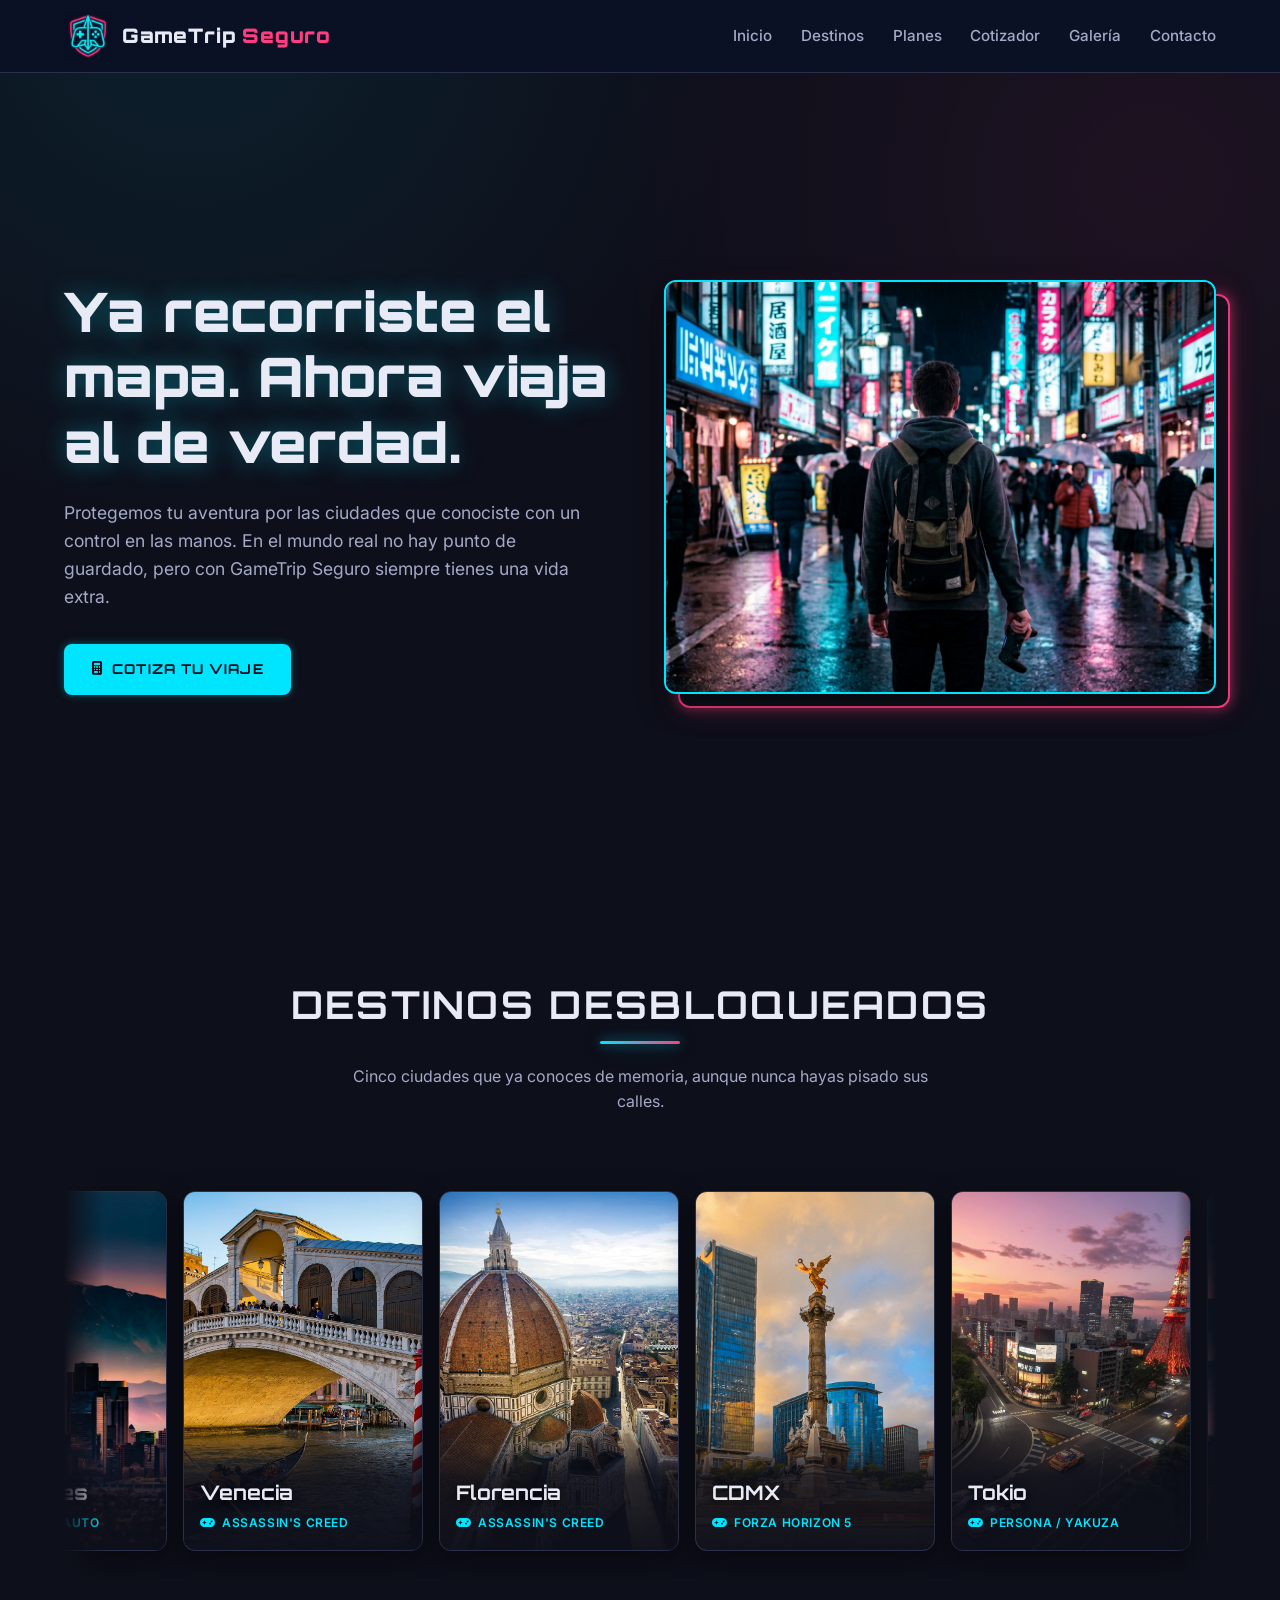
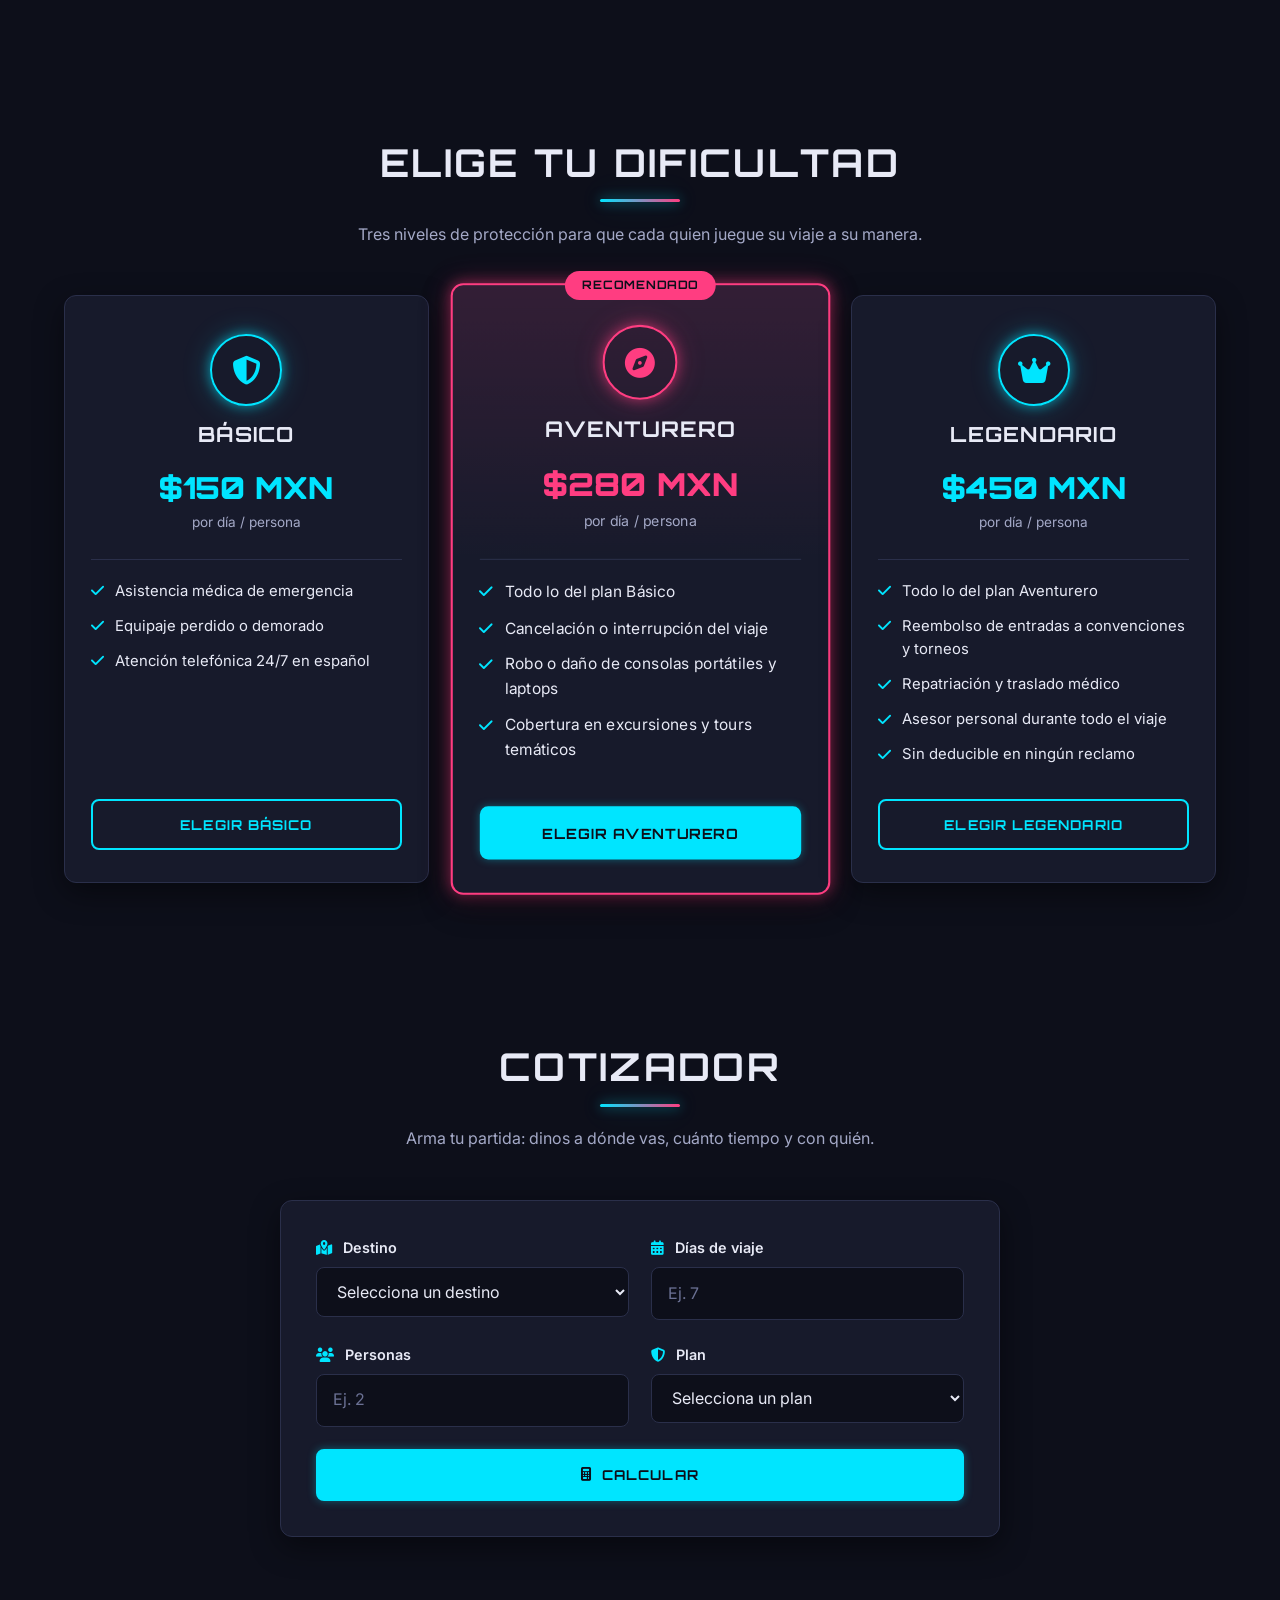
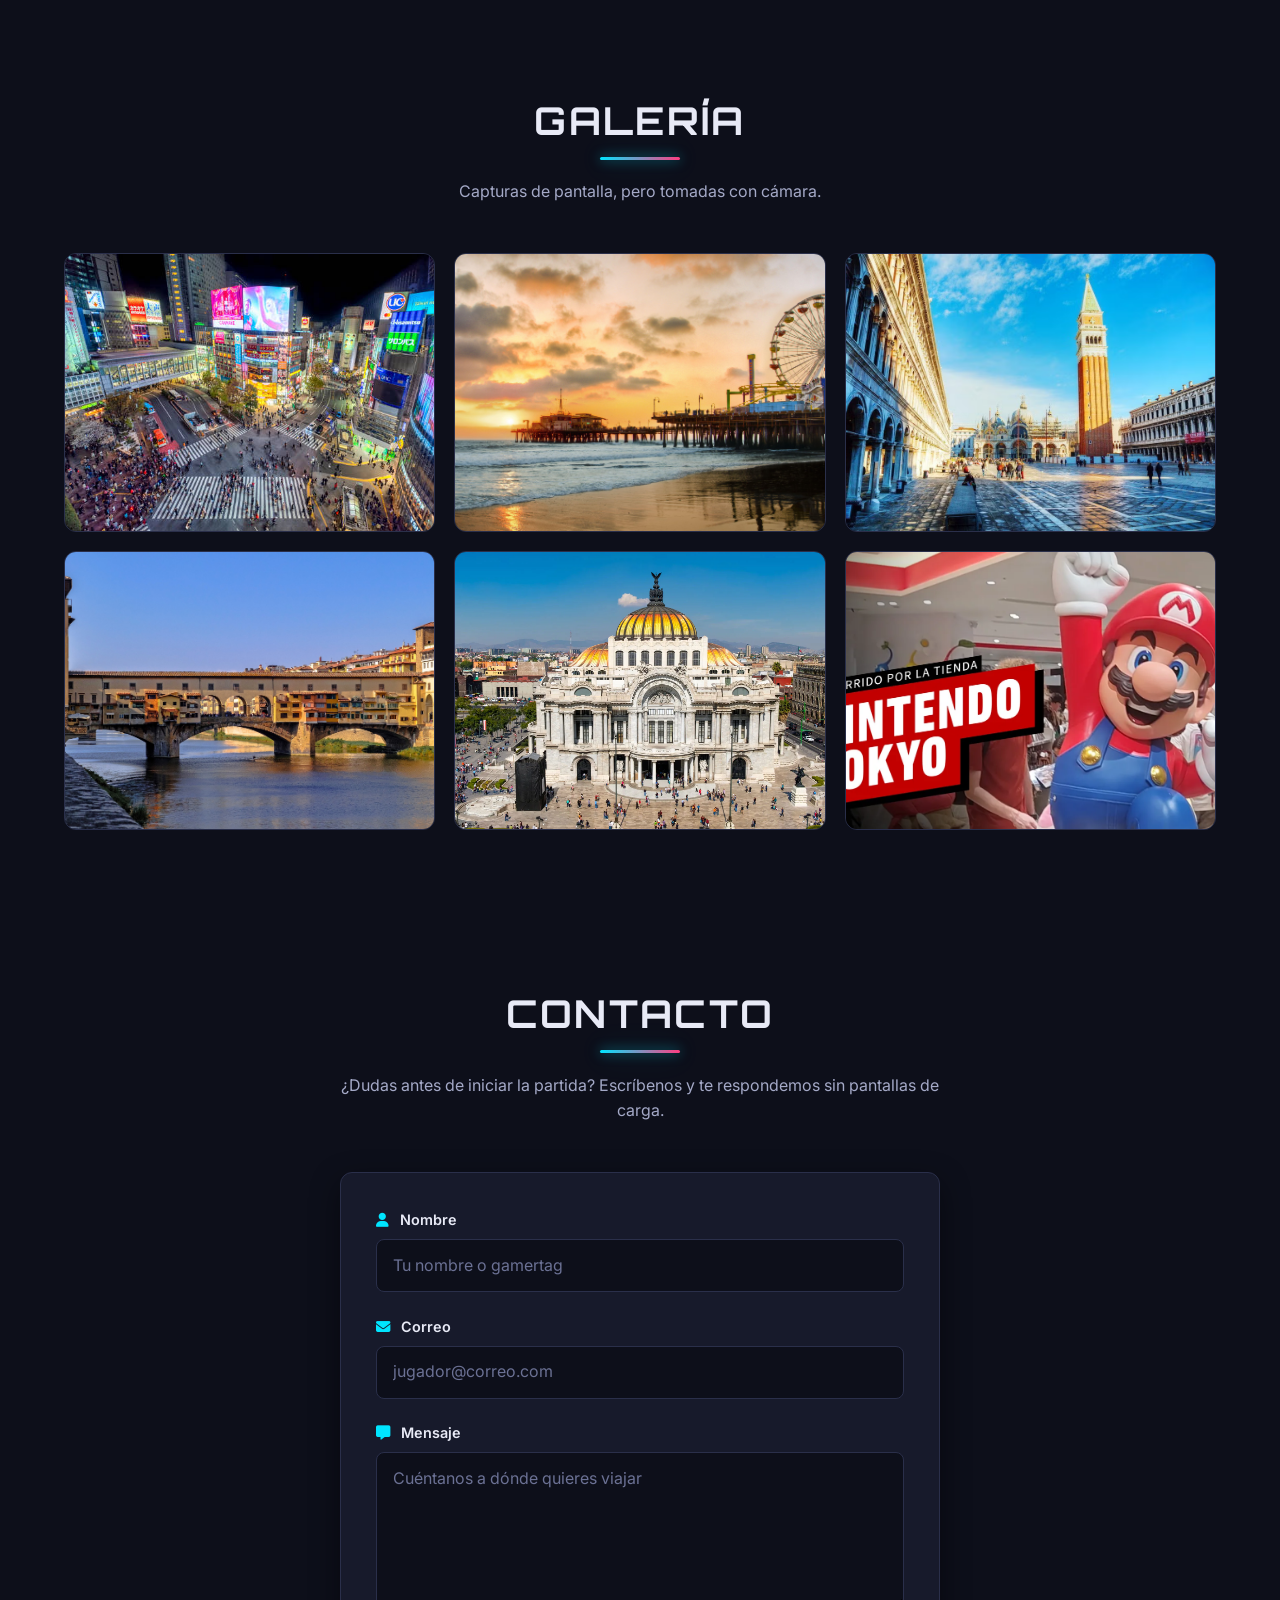
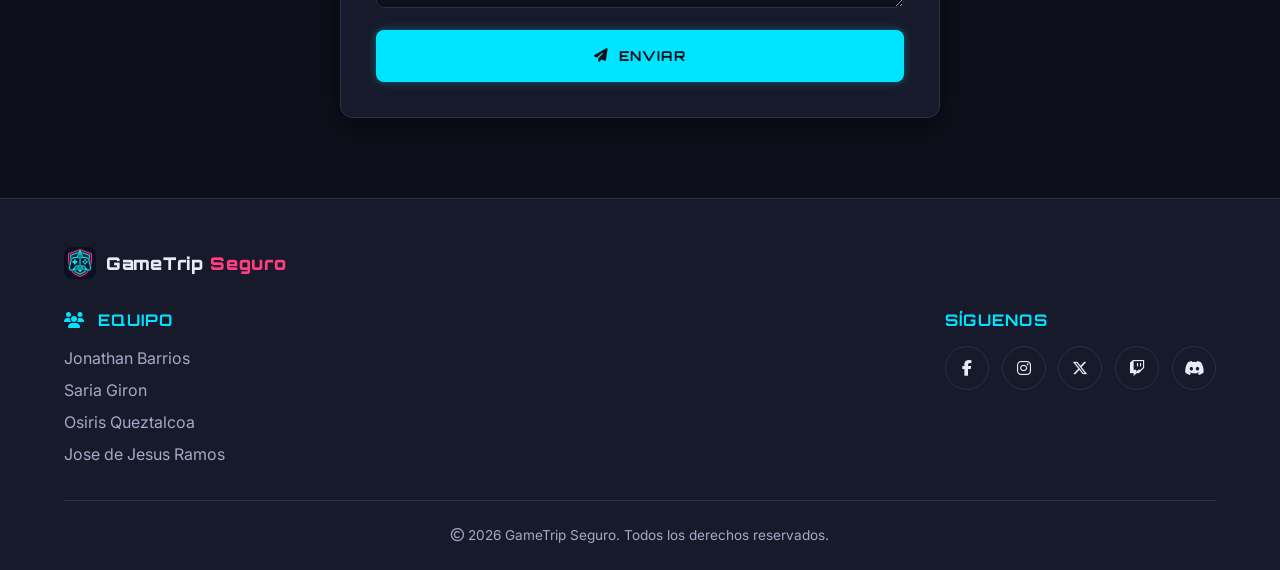
==== act2/index.html @ 4c0550b7 "Mueve el proyecto a la carpeta act2" ====
<!DOCTYPE html>
<html lang="es">
<head>
    <meta charset="UTF-8">
    <meta name="viewport" content="width=device-width, initial-scale=1.0">
    <meta name="description" content="GameTrip Seguro: seguros de viaje para gamers que visitan los destinos reales de sus videojuegos favoritos.">
    <title>GameTrip Seguro | Seguros de viaje para gamers</title>

    <link rel="icon" type="image/png" href="img/favicon.png">
    <link rel="preconnect" href="https://fonts.googleapis.com">
    <link rel="preconnect" href="https://fonts.gstatic.com" crossorigin>
    <link rel="stylesheet" href="https://fonts.googleapis.com/css2?family=Inter:wght@400;500;600&family=Orbitron:wght@500;700;900&display=swap">
    <link rel="stylesheet" href="https://cdnjs.cloudflare.com/ajax/libs/font-awesome/6.5.2/css/all.min.css">
    <link rel="stylesheet" href="css/estilos.css">
    <script src="js/app.js" defer></script>
</head>
<body>

    <!-- ===== ENCABEZADO ===== -->
    <header class="header">
        <div class="contenedor header-contenido">
            <a href="#inicio" class="logo">
                <img src="img/logo.png" alt="Logotipo de GameTrip Seguro" class="logo-img" width="48" height="48">
                <span class="logo-texto">GameTrip <span class="logo-acento">Seguro</span></span>
            </a>

            <button type="button" id="btn-menu" class="btn-menu" aria-label="Abrir menú de navegación" aria-controls="nav-principal" aria-expanded="false">
                <i class="fa-solid fa-bars" aria-hidden="true"></i>
            </button>

            <nav id="nav-principal" class="nav" aria-label="Navegación principal">
                <ul class="nav-lista">
                    <li class="nav-item"><a href="#inicio" class="nav-enlace">Inicio</a></li>
                    <li class="nav-item"><a href="#destinos" class="nav-enlace">Destinos</a></li>
                    <li class="nav-item"><a href="#planes" class="nav-enlace">Planes</a></li>
                    <li class="nav-item"><a href="#cotizador" class="nav-enlace">Cotizador</a></li>
                    <li class="nav-item"><a href="#galeria" class="nav-enlace">Galería</a></li>
                    <li class="nav-item"><a href="#contacto" class="nav-enlace">Contacto</a></li>
                </ul>
            </nav>
        </div>
    </header>

    <main>

        <!-- ===== INICIO / HERO ===== -->
        <section id="inicio" class="seccion hero">
            <div class="contenedor hero-contenido">
                <div class="hero-texto">
                    <h1 class="hero-titulo">Ya recorriste el mapa. Ahora viaja al de verdad.</h1>
                    <p class="hero-descripcion">
                        Protegemos tu aventura por las ciudades que conociste con un control en las manos.
                        En el mundo real no hay punto de guardado, pero con GameTrip Seguro siempre tienes una vida extra.
                    </p>
                    <a href="#cotizador" class="btn btn-primario">
                        <i class="fa-solid fa-calculator" aria-hidden="true"></i>
                        Cotiza tu viaje
                    </a>
                </div>
                <div class="hero-imagen">
                    <img src="img/hero.jpg" alt="Viajero con mochila y control de videojuegos contemplando una ciudad iluminada al atardecer">
                </div>
            </div>
        </section>

        <!-- ===== DESTINOS ===== -->
        <section id="destinos" class="seccion destinos">
            <div class="contenedor">
                <h2 class="seccion-titulo">Destinos desbloqueados</h2>
                <p class="seccion-subtitulo">Cinco ciudades que ya conoces de memoria, aunque nunca hayas pisado sus calles.</p>

                <div class="carrusel">
                    <button type="button" id="car-prev" class="carrusel-btn carrusel-btn-prev" aria-label="Ver destinos anteriores">
                        <i class="fa-solid fa-chevron-left" aria-hidden="true"></i>
                    </button>

                    <div class="carrusel-pista">

                        <article class="card-destino" data-destino="tokio" tabindex="0" role="button" aria-label="Ver más sobre Tokio, Persona / Yakuza">
                            <img src="img/destino-tokio.jpg" alt="Calle de Tokio de noche llena de letreros de neón" class="card-destino-imagen">
                            <div class="card-destino-info">
                                <h3 class="card-destino-lugar">Tokio</h3>
                                <span class="card-destino-juego">
                                    <i class="fa-solid fa-gamepad" aria-hidden="true"></i>
                                    Persona / Yakuza
                                </span>
                            </div>
                        </article>

                        <article class="card-destino" data-destino="los-angeles" tabindex="0" role="button" aria-label="Ver más sobre Los Ángeles, Grand Theft Auto">
                            <img src="img/destino-los-angeles.jpg" alt="Avenida de Los Ángeles con palmeras y el letrero de Hollywood al fondo" class="card-destino-imagen">
                            <div class="card-destino-info">
                                <h3 class="card-destino-lugar">Los Ángeles</h3>
                                <span class="card-destino-juego">
                                    <i class="fa-solid fa-gamepad" aria-hidden="true"></i>
                                    Grand Theft Auto
                                </span>
                            </div>
                        </article>

                        <article class="card-destino" data-destino="venecia" tabindex="0" role="button" aria-label="Ver más sobre Venecia, Assassin's Creed">
                            <img src="img/destino-venecia.jpg" alt="Canal de Venecia con góndolas y edificios históricos" class="card-destino-imagen">
                            <div class="card-destino-info">
                                <h3 class="card-destino-lugar">Venecia</h3>
                                <span class="card-destino-juego">
                                    <i class="fa-solid fa-gamepad" aria-hidden="true"></i>
                                    Assassin's Creed
                                </span>
                            </div>
                        </article>

                        <article class="card-destino" data-destino="florencia" tabindex="0" role="button" aria-label="Ver más sobre Florencia, Assassin's Creed">
                            <img src="img/destino-florencia.jpg" alt="Vista panorámica de Florencia con la cúpula de Santa María del Fiore" class="card-destino-imagen">
                            <div class="card-destino-info">
                                <h3 class="card-destino-lugar">Florencia</h3>
                                <span class="card-destino-juego">
                                    <i class="fa-solid fa-gamepad" aria-hidden="true"></i>
                                    Assassin's Creed
                                </span>
                            </div>
                        </article>

                        <article class="card-destino" data-destino="cdmx" tabindex="0" role="button" aria-label="Ver más sobre CDMX, Forza Horizon 5">
                            <img src="img/destino-cdmx.jpg" alt="Paseo de la Reforma en la Ciudad de México con el Ángel de la Independencia" class="card-destino-imagen">
                            <div class="card-destino-info">
                                <h3 class="card-destino-lugar">CDMX</h3>
                                <span class="card-destino-juego">
                                    <i class="fa-solid fa-gamepad" aria-hidden="true"></i>
                                    Forza Horizon 5
                                </span>
                            </div>
                        </article>

                    </div>

                    <button type="button" id="car-next" class="carrusel-btn carrusel-btn-next" aria-label="Ver destinos siguientes">
                        <i class="fa-solid fa-chevron-right" aria-hidden="true"></i>
                    </button>
                </div>
            </div>
        </section>

        <!-- ===== PLANES ===== -->
        <section id="planes" class="seccion planes">
            <div class="contenedor">
                <h2 class="seccion-titulo">Elige tu dificultad</h2>
                <p class="seccion-subtitulo">Tres niveles de protección para que cada quien juegue su viaje a su manera.</p>

                <div class="planes-grid">

                    <article class="card-plan">
                        <i class="fa-solid fa-shield-halved card-plan-icono" aria-hidden="true"></i>
                        <h3 class="card-plan-nombre">Básico</h3>
                        <p class="card-plan-precio">
                            <span class="card-plan-monto">$150 MXN</span>
                            <span class="card-plan-periodo">por día / persona</span>
                        </p>
                        <ul class="card-plan-coberturas">
                            <li><i class="fa-solid fa-check" aria-hidden="true"></i> Asistencia médica de emergencia</li>
                            <li><i class="fa-solid fa-check" aria-hidden="true"></i> Equipaje perdido o demorado</li>
                            <li><i class="fa-solid fa-check" aria-hidden="true"></i> Atención telefónica 24/7 en español</li>
                        </ul>
                        <a href="#cotizador" class="btn btn-secundario">Elegir Básico</a>
                    </article>

                    <article class="card-plan card-plan-destacado">
                        <i class="fa-solid fa-compass card-plan-icono" aria-hidden="true"></i>
                        <h3 class="card-plan-nombre">Aventurero</h3>
                        <p class="card-plan-precio">
                            <span class="card-plan-monto">$280 MXN</span>
                            <span class="card-plan-periodo">por día / persona</span>
                        </p>
                        <ul class="card-plan-coberturas">
                            <li><i class="fa-solid fa-check" aria-hidden="true"></i> Todo lo del plan Básico</li>
                            <li><i class="fa-solid fa-check" aria-hidden="true"></i> Cancelación o interrupción del viaje</li>
                            <li><i class="fa-solid fa-check" aria-hidden="true"></i> Robo o daño de consolas portátiles y laptops</li>
                            <li><i class="fa-solid fa-check" aria-hidden="true"></i> Cobertura en excursiones y tours temáticos</li>
                        </ul>
                        <a href="#cotizador" class="btn btn-primario">Elegir Aventurero</a>
                    </article>

                    <article class="card-plan">
                        <i class="fa-solid fa-crown card-plan-icono" aria-hidden="true"></i>
                        <h3 class="card-plan-nombre">Legendario</h3>
                        <p class="card-plan-precio">
                            <span class="card-plan-monto">$450 MXN</span>
                            <span class="card-plan-periodo">por día / persona</span>
                        </p>
                        <ul class="card-plan-coberturas">
                            <li><i class="fa-solid fa-check" aria-hidden="true"></i> Todo lo del plan Aventurero</li>
                            <li><i class="fa-solid fa-check" aria-hidden="true"></i> Reembolso de entradas a convenciones y torneos</li>
                            <li><i class="fa-solid fa-check" aria-hidden="true"></i> Repatriación y traslado médico</li>
                            <li><i class="fa-solid fa-check" aria-hidden="true"></i> Asesor personal durante todo el viaje</li>
                            <li><i class="fa-solid fa-check" aria-hidden="true"></i> Sin deducible en ningún reclamo</li>
                        </ul>
                        <a href="#cotizador" class="btn btn-secundario">Elegir Legendario</a>
                    </article>

                </div>
            </div>
        </section>

        <!-- ===== COTIZADOR ===== -->
        <section id="cotizador" class="seccion cotizador">
            <div class="contenedor">
                <h2 class="seccion-titulo">Cotizador</h2>
                <p class="seccion-subtitulo">Arma tu partida: dinos a dónde vas, cuánto tiempo y con quién.</p>

                <form id="form-cotizador" class="formulario form-cotizador">
                    <div class="campo">
                        <label for="cotizador-destino" class="campo-etiqueta">
                            <i class="fa-solid fa-map-location-dot" aria-hidden="true"></i>
                            Destino
                        </label>
                        <select id="cotizador-destino" name="destino" class="campo-control" required>
                            <option value="" selected disabled>Selecciona un destino</option>
                            <option value="tokio">Tokio (Persona / Yakuza)</option>
                            <option value="los-angeles">Los Ángeles (GTA)</option>
                            <option value="venecia">Venecia (Assassin's Creed)</option>
                            <option value="florencia">Florencia (Assassin's Creed)</option>
                            <option value="cdmx">CDMX (Forza Horizon 5)</option>
                        </select>
                    </div>

                    <div class="campo">
                        <label for="cotizador-dias" class="campo-etiqueta">
                            <i class="fa-solid fa-calendar-days" aria-hidden="true"></i>
                            Días de viaje
                        </label>
                        <input type="number" id="cotizador-dias" name="dias" class="campo-control" min="1" max="90" placeholder="Ej. 7" required>
                    </div>

                    <div class="campo">
                        <label for="cotizador-personas" class="campo-etiqueta">
                            <i class="fa-solid fa-users" aria-hidden="true"></i>
                            Personas
                        </label>
                        <input type="number" id="cotizador-personas" name="personas" class="campo-control" min="1" max="10" placeholder="Ej. 2" required>
                    </div>

                    <div class="campo">
                        <label for="cotizador-plan" class="campo-etiqueta">
                            <i class="fa-solid fa-shield-halved" aria-hidden="true"></i>
                            Plan
                        </label>
                        <select id="cotizador-plan" name="plan" class="campo-control" required>
                            <option value="" selected disabled>Selecciona un plan</option>
                            <option value="basico">Básico</option>
                            <option value="aventurero">Aventurero</option>
                            <option value="legendario">Legendario</option>
                        </select>
                    </div>

                    <button type="submit" id="btn-calcular" class="btn btn-primario">
                        <i class="fa-solid fa-calculator" aria-hidden="true"></i>
                        Calcular
                    </button>
                </form>

                <div id="resultado" class="resultado" aria-live="polite"></div>
            </div>
        </section>

        <!-- ===== GALERÍA ===== -->
        <section id="galeria" class="seccion galeria">
            <div class="contenedor">
                <h2 class="seccion-titulo">Galería</h2>
                <p class="seccion-subtitulo">Capturas de pantalla, pero tomadas con cámara.</p>

                <div class="galeria-grid">
                    <figure class="galeria-item">
                        <img src="img/galeria1.jpg" alt="Cruce peatonal de Shibuya en Tokio lleno de gente bajo pantallas luminosas" class="galeria-imagen">
                    </figure>
                    <figure class="galeria-item">
                        <img src="img/galeria2.jpg" alt="Muelle de Santa Mónica en Los Ángeles con su rueda de la fortuna al atardecer" class="galeria-imagen">
                    </figure>
                    <figure class="galeria-item">
                        <img src="img/galeria3.jpg" alt="Góndolas atracadas frente a la Plaza de San Marcos en Venecia" class="galeria-imagen">
                    </figure>
                    <figure class="galeria-item">
                        <img src="img/galeria4.jpg" alt="Ponte Vecchio sobre el río Arno en Florencia" class="galeria-imagen">
                    </figure>
                    <figure class="galeria-item">
                        <img src="img/galeria5.jpg" alt="Palacio de Bellas Artes en el centro de la Ciudad de México" class="galeria-imagen">
                    </figure>
                    <figure class="galeria-item">
                        <img src="img/galeria6.jpg" alt="Grupo de amigos viajeros con mochilas revisando un mapa en la calle" class="galeria-imagen">
                    </figure>
                </div>
            </div>
        </section>

        <!-- ===== CONTACTO ===== -->
        <section id="contacto" class="seccion contacto">
            <div class="contenedor">
                <h2 class="seccion-titulo">Contacto</h2>
                <p class="seccion-subtitulo">¿Dudas antes de iniciar la partida? Escríbenos y te respondemos sin pantallas de carga.</p>

                <form id="form-contacto" class="formulario form-contacto">
                    <div class="campo">
                        <label for="contacto-nombre" class="campo-etiqueta">
                            <i class="fa-solid fa-user" aria-hidden="true"></i>
                            Nombre
                        </label>
                        <input type="text" id="contacto-nombre" name="nombre" class="campo-control" placeholder="Tu nombre o gamertag" required>
                    </div>

                    <div class="campo">
                        <label for="contacto-correo" class="campo-etiqueta">
                            <i class="fa-solid fa-envelope" aria-hidden="true"></i>
                            Correo
                        </label>
                        <input type="email" id="contacto-correo" name="correo" class="campo-control" placeholder="jugador@correo.com" required>
                    </div>

                    <div class="campo">
                        <label for="contacto-mensaje" class="campo-etiqueta">
                            <i class="fa-solid fa-message" aria-hidden="true"></i>
                            Mensaje
                        </label>
                        <textarea id="contacto-mensaje" name="mensaje" class="campo-control" rows="5" placeholder="Cuéntanos a dónde quieres viajar" required></textarea>
                    </div>

                    <button type="submit" id="btn-enviar" class="btn btn-primario">
                        <i class="fa-solid fa-paper-plane" aria-hidden="true"></i>
                        Enviar
                    </button>
                </form>
            </div>
        </section>

    </main>

    <!-- ===== PIE DE PÁGINA ===== -->
    <footer class="footer">
        <div class="contenedor footer-contenido">
            <div class="footer-marca">
                <img src="img/logo.png" alt="Logotipo de GameTrip Seguro" class="logo-img footer-logo" width="32" height="32">
                <span class="logo-texto">GameTrip <span class="logo-acento">Seguro</span></span>
            </div>

            <div class="footer-equipo">
                <h2 class="footer-titulo">
                    <i class="fa-solid fa-users" aria-hidden="true"></i>
                    Equipo
                </h2>
                <ul class="footer-lista">
                    <li>Jonathan Barrios</li>
                    <li>Saria Giron</li>
                    <li>Osiris Queztalcoa</li>
                    <li>Jose de Jesus Ramos</li>
                </ul>
            </div>

            <div class="footer-redes">
                <h2 class="footer-titulo">Síguenos</h2>
                <ul class="redes-lista">
                    <li><a href="#" class="redes-enlace" aria-label="Facebook"><i class="fa-brands fa-facebook-f" aria-hidden="true"></i></a></li>
                    <li><a href="#" class="redes-enlace" aria-label="Instagram"><i class="fa-brands fa-instagram" aria-hidden="true"></i></a></li>
                    <li><a href="#" class="redes-enlace" aria-label="X"><i class="fa-brands fa-x-twitter" aria-hidden="true"></i></a></li>
                    <li><a href="#" class="redes-enlace" aria-label="Twitch"><i class="fa-brands fa-twitch" aria-hidden="true"></i></a></li>
                    <li><a href="#" class="redes-enlace" aria-label="Discord"><i class="fa-brands fa-discord" aria-hidden="true"></i></a></li>
                </ul>
            </div>

            <p class="footer-derechos">
                <i class="fa-regular fa-copyright" aria-hidden="true"></i>
                2026 GameTrip Seguro. Todos los derechos reservados.
            </p>
        </div>
    </footer>

    <!-- ===== MODAL (se llena con JavaScript) ===== -->
    <div id="modal" class="modal" role="dialog" aria-modal="true" aria-hidden="true">
        <div class="modal-contenido">
            <button type="button" id="btn-cerrar-modal" class="modal-cerrar" aria-label="Cerrar ventana">
                <i class="fa-solid fa-xmark" aria-hidden="true"></i>
            </button>
            <div id="modal-cuerpo" class="modal-cuerpo"></div>
        </div>
    </div>

</body>
</html>
---- act2/css/estilos.css ----
/* ===== VARIABLES ===== */
:root {
    --fondo: #0d0f1a;
    --superficie: #171a2b;
    --texto: #e8eaf6;
    --acento: #00e5ff;
    --acento2: #ff3d81;
    --borde: #2a2f4a;

    --texto-suave: #a4a9c7;
    --fuente-titulos: "Orbitron", sans-serif;
    --fuente-texto: "Inter", sans-serif;
    --radio: 12px;
    --sombra: 0 10px 30px rgba(0, 0, 0, 0.45);
    --brillo-acento: 0 0 12px rgba(0, 229, 255, 0.55), 0 0 28px rgba(0, 229, 255, 0.25);
    --brillo-acento2: 0 0 12px rgba(255, 61, 129, 0.55), 0 0 28px rgba(255, 61, 129, 0.25);
    --transicion: 0.3s ease;
    --alto-header: 72px;
}

/* ===== BASE ===== */
*,
*::before,
*::after {
    box-sizing: border-box;
    margin: 0;
    padding: 0;
}

html {
    scroll-behavior: smooth;
}

body {
    background-color: var(--fondo);
    background-image:
        radial-gradient(circle at 15% 0%, rgba(0, 229, 255, 0.08), transparent 40%),
        radial-gradient(circle at 90% 20%, rgba(255, 61, 129, 0.07), transparent 40%);
    background-attachment: fixed;
    color: var(--texto);
    font-family: var(--fuente-texto);
    font-size: 1rem;
    line-height: 1.6;
    overflow-x: hidden;
}

img {
    display: block;
    max-width: 100%;
}

a {
    color: inherit;
    text-decoration: none;
}

ul {
    list-style: none;
}

button,
input,
select,
textarea {
    font: inherit;
    color: inherit;
}

h1,
h2,
h3 {
    font-family: var(--fuente-titulos);
    line-height: 1.2;
    overflow-wrap: break-word;
}

:focus-visible {
    outline: 2px solid var(--acento);
    outline-offset: 3px;
}

/* ===== GENERALES ===== */
.contenedor {
    width: 100%;
    max-width: 1200px;
    margin-inline: auto;
    padding-inline: 1.5rem;
}

.seccion {
    padding-block: 5rem;
    scroll-margin-top: var(--alto-header);
}

.seccion-titulo {
    font-size: clamp(1.5rem, 4vw, 2.4rem);
    font-weight: 700;
    text-align: center;
    text-transform: uppercase;
    letter-spacing: 0.06em;
}

.seccion-titulo::after {
    content: "";
    display: block;
    width: 80px;
    height: 3px;
    margin: 0.9rem auto 0;
    border-radius: 3px;
    background: linear-gradient(90deg, var(--acento), var(--acento2));
    box-shadow: var(--brillo-acento);
}

.seccion-subtitulo {
    max-width: 620px;
    margin: 1.2rem auto 3rem;
    color: var(--texto-suave);
    text-align: center;
}

/* ===== BOTONES ===== */
.btn {
    display: inline-flex;
    align-items: center;
    justify-content: center;
    gap: 0.6rem;
    padding: 0.8rem 1.6rem;
    border: 2px solid var(--acento);
    border-radius: 8px;
    background-color: transparent;
    color: var(--acento);
    font-family: var(--fuente-titulos);
    font-size: 0.85rem;
    font-weight: 700;
    letter-spacing: 0.08em;
    text-transform: uppercase;
    cursor: pointer;
    transition: transform var(--transicion), box-shadow var(--transicion),
        background-color var(--transicion), color var(--transicion);
}

.btn:hover {
    transform: translateY(-3px);
    box-shadow: var(--brillo-acento);
}

.btn:active {
    transform: translateY(-1px);
}

.btn-primario {
    background-color: var(--acento);
    color: var(--fondo);
    box-shadow: 0 0 8px rgba(0, 229, 255, 0.35);
}

.btn-primario:hover {
    background-color: #5cf0ff;
}

.btn-secundario:hover {
    background-color: rgba(0, 229, 255, 0.12);
}

/* ===== HEADER Y NAV ===== */
.header {
    position: sticky;
    top: 0;
    z-index: 100;
    /* Mismo color que el fondo de img/logo.png, para que el logo no se vea como un recuadro */
    background-color: #0a1124;
    border-bottom: 1px solid var(--borde);
}

.header-contenido {
    display: flex;
    align-items: center;
    justify-content: space-between;
    gap: 1rem;
    min-height: var(--alto-header);
}

.logo {
    display: flex;
    align-items: center;
    gap: 10px;
    font-family: var(--fuente-titulos);
    font-size: 1.25rem;
    font-weight: 900;
    text-decoration: none;
}

.logo-img {
    flex-shrink: 0;
    width: 48px;
    height: 48px;
    border-radius: 8px;
    object-fit: contain;
    transition: transform var(--transicion);
}

.logo:hover .logo-img {
    transform: scale(1.08);
}

.logo-texto {
    color: var(--texto);
    letter-spacing: 0.04em;
}

.logo-acento {
    color: var(--acento2);
}

.nav-lista {
    display: flex;
    align-items: center;
    gap: 1.8rem;
}

.nav-enlace {
    position: relative;
    padding-block: 0.4rem;
    color: var(--texto-suave);
    font-size: 0.95rem;
    font-weight: 500;
    transition: color var(--transicion);
}

.nav-enlace::after {
    content: "";
    position: absolute;
    left: 0;
    bottom: 0;
    width: 100%;
    height: 2px;
    background-color: var(--acento);
    box-shadow: var(--brillo-acento);
    transform: scaleX(0);
    transform-origin: left;
    transition: transform var(--transicion);
}

.nav-enlace:hover {
    color: var(--acento);
}

.nav-enlace:hover::after {
    transform: scaleX(1);
}

.btn-menu {
    display: none;
    width: 44px;
    height: 44px;
    border: 2px solid var(--acento);
    border-radius: 8px;
    background-color: transparent;
    color: var(--acento);
    font-size: 1.2rem;
    cursor: pointer;
    transition: box-shadow var(--transicion), background-color var(--transicion);
}

.btn-menu:hover {
    background-color: rgba(0, 229, 255, 0.12);
    box-shadow: var(--brillo-acento);
}

/* ===== HERO ===== */
.hero {
    display: flex;
    align-items: center;
    min-height: calc(100vh - var(--alto-header));
    padding-block: 3rem;
}

.hero-contenido {
    display: grid;
    grid-template-columns: 1fr 1fr;
    align-items: center;
    gap: 3rem;
}

.hero-titulo {
    font-size: clamp(1.8rem, 4.5vw, 3.4rem);
    font-weight: 900;
    text-shadow: 0 0 24px rgba(0, 229, 255, 0.35);
}

.hero-descripcion {
    max-width: 520px;
    margin-block: 1.5rem 2rem;
    color: var(--texto-suave);
    font-size: 1.1rem;
}

.hero-imagen {
    position: relative;
}

.hero-imagen::before {
    content: "";
    position: absolute;
    inset: 0;
    border: 2px solid var(--acento2);
    border-radius: var(--radio);
    transform: translate(14px, 14px);
    box-shadow: var(--brillo-acento2);
}

.hero-imagen img {
    position: relative;
    width: 100%;
    aspect-ratio: 4 / 3;
    object-fit: cover;
    border: 2px solid var(--acento);
    border-radius: var(--radio);
    background-color: var(--superficie);
    box-shadow: var(--sombra);
}

/* ===== DESTINOS (carrusel) ===== */
.carrusel {
    --carrusel-margen: 40px;
    position: relative;
}

/* Degradado en los bordes para sugerir que hay más contenido */
.carrusel::before,
.carrusel::after {
    content: "";
    position: absolute;
    top: 0;
    bottom: 0;
    z-index: 2;
    width: var(--carrusel-margen);
    pointer-events: none;
}

.carrusel::before {
    left: 0;
    background: linear-gradient(90deg, var(--fondo), transparent);
}

.carrusel::after {
    right: 0;
    background: linear-gradient(270deg, var(--fondo), transparent);
}

.carrusel-pista {
    display: flex;
    gap: 16px;
    padding: 28px var(--carrusel-margen);
    overflow-x: auto;
    scroll-snap-type: x mandatory;
    scroll-padding-inline: var(--carrusel-margen);
    scroll-behavior: smooth;
    scrollbar-width: none;
}

.carrusel-pista::-webkit-scrollbar {
    display: none;
}

/* Bucle sin fin (la pone app.js): sin snap ni scroll suave por CSS, para que el movimiento automático sea continuo */
.carrusel-pista.bucle {
    scroll-snap-type: none;
    scroll-behavior: auto;
}

.card-destino {
    position: relative;
    flex: 0 0 240px;
    aspect-ratio: 2 / 3;
    overflow: hidden;
    background-color: var(--superficie);
    border: 1px solid var(--borde);
    border-radius: 12px;
    box-shadow: var(--sombra);
    cursor: pointer;
    scroll-snap-align: start;
    transition: transform var(--transicion), box-shadow var(--transicion),
        border-color var(--transicion);
}

.card-destino-imagen {
    width: 100%;
    height: 100%;
    object-fit: cover;
}

.card-destino-info {
    position: absolute;
    left: 0;
    right: 0;
    bottom: 0;
    display: flex;
    flex-direction: column;
    align-items: flex-start;
    gap: 0.5rem;
    padding: 4rem 1rem 1.1rem;
    background: linear-gradient(180deg, transparent, rgba(13, 15, 26, 0.85) 45%, rgba(13, 15, 26, 0.97));
}

.card-destino-lugar {
    font-size: 1.25rem;
    font-weight: 700;
    text-shadow: 0 2px 8px rgba(0, 0, 0, 0.8);
}

.card-destino-juego {
    display: inline-flex;
    align-items: center;
    gap: 0.4rem;
    color: var(--acento);
    font-size: 0.75rem;
    font-weight: 600;
    letter-spacing: 0.05em;
    text-transform: uppercase;
}

/* La card crece sin mover a sus vecinas (solo con mouse y pantallas anchas) */
@media (hover: hover) and (min-width: 769px) {
    .card-destino:hover,
    .card-destino:focus-visible {
        z-index: 1;
        border-color: var(--acento);
        box-shadow: 0 0 0 1px var(--acento), 0 0 22px var(--acento);
        transform: scale(1.08);
    }
}

/* Flechas del carrusel */
.carrusel-btn {
    position: absolute;
    top: 50%;
    z-index: 3;
    display: grid;
    place-items: center;
    width: 46px;
    height: 46px;
    border: 1px solid transparent;
    border-radius: 50%;
    background-color: rgba(13, 15, 26, 0.35);
    color: var(--texto);
    font-size: 1.1rem;
    cursor: pointer;
    opacity: 0;
    transform: translateY(-50%);
    transition: opacity var(--transicion), background-color var(--transicion),
        border-color var(--transicion), color var(--transicion), box-shadow var(--transicion);
}

.carrusel-btn-prev {
    left: 0;
}

.carrusel-btn-next {
    right: 0;
}

.carrusel:hover .carrusel-btn,
.carrusel-btn:focus-visible {
    opacity: 1;
}

.carrusel-btn:hover {
    background-color: rgba(13, 15, 26, 0.85);
    border-color: var(--acento);
    color: var(--acento);
    box-shadow: var(--brillo-acento);
}

/* En pantallas táctiles no hay hover: las flechas quedan siempre visibles */
@media (hover: none) {
    .carrusel-btn {
        opacity: 1;
    }
}

/* Flecha deshabilitada: la pista ya está al inicio o al final (la pone app.js) */
.carrusel .carrusel-btn.oculto {
    opacity: 0;
    visibility: hidden;
    pointer-events: none;
}

/* ===== PLANES ===== */
.planes-grid {
    display: grid;
    grid-template-columns: repeat(3, minmax(0, 1fr));
    gap: 1.8rem;
}

.card-plan {
    background-color: var(--superficie);
    border: 1px solid var(--borde);
    border-radius: var(--radio);
    box-shadow: var(--sombra);
    transition: transform var(--transicion), box-shadow var(--transicion),
        border-color var(--transicion);
}

.card-plan:hover {
    transform: translateY(-8px);
    border-color: var(--acento);
    box-shadow: var(--sombra), var(--brillo-acento);
}

.planes-grid {
    align-items: stretch;
}

.card-plan {
    position: relative;
    display: flex;
    flex-direction: column;
    align-items: center;
    gap: 1rem;
    padding: 2.4rem 1.6rem 2rem;
    text-align: center;
}

.card-plan-icono {
    display: grid;
    place-items: center;
    width: 72px;
    height: 72px;
    border: 2px solid var(--acento);
    border-radius: 50%;
    color: var(--acento);
    font-size: 1.8rem;
    box-shadow: var(--brillo-acento);
}

.card-plan-nombre {
    font-size: 1.3rem;
    font-weight: 700;
    letter-spacing: 0.06em;
    text-transform: uppercase;
}

.card-plan-precio {
    display: flex;
    flex-direction: column;
}

.card-plan-monto {
    color: var(--acento);
    font-family: var(--fuente-titulos);
    font-size: 1.9rem;
    font-weight: 900;
}

.card-plan-periodo {
    color: var(--texto-suave);
    font-size: 0.85rem;
}

.card-plan-coberturas {
    display: flex;
    flex-direction: column;
    gap: 0.7rem;
    width: 100%;
    margin-block: 0.6rem 1rem;
    padding-top: 1.2rem;
    border-top: 1px solid var(--borde);
    text-align: left;
}

.card-plan-coberturas li {
    display: flex;
    align-items: flex-start;
    gap: 0.7rem;
    font-size: 0.93rem;
}

.card-plan-coberturas i {
    margin-top: 0.3rem;
    color: var(--acento);
}

.card-plan .btn {
    width: 100%;
    margin-top: auto;
}

/* Plan recomendado */
.card-plan-destacado {
    border: 2px solid var(--acento2);
    background-image: linear-gradient(180deg, rgba(255, 61, 129, 0.12), transparent 45%);
    box-shadow: var(--sombra), var(--brillo-acento2);
    transform: scale(1.04);
}

.card-plan-destacado::before {
    content: "Recomendado";
    position: absolute;
    top: 0;
    left: 50%;
    padding: 0.3rem 1rem;
    border-radius: 999px;
    background-color: var(--acento2);
    color: var(--fondo);
    font-family: var(--fuente-titulos);
    font-size: 0.7rem;
    font-weight: 700;
    letter-spacing: 0.1em;
    text-transform: uppercase;
    white-space: nowrap;
    transform: translate(-50%, -50%);
}

.card-plan-destacado:hover {
    transform: scale(1.04) translateY(-8px);
    border-color: var(--acento2);
    box-shadow: var(--sombra), var(--brillo-acento2);
}

.card-plan-destacado .card-plan-icono {
    border-color: var(--acento2);
    color: var(--acento2);
    box-shadow: var(--brillo-acento2);
}

.card-plan-destacado .card-plan-monto {
    color: var(--acento2);
}

/* ===== FORMULARIOS (cotizador y contacto) ===== */
.formulario {
    display: grid;
    gap: 1.4rem;
    max-width: 720px;
    margin-inline: auto;
    padding: 2.2rem;
    background-color: var(--superficie);
    border: 1px solid var(--borde);
    border-radius: var(--radio);
    box-shadow: var(--sombra);
}

.form-cotizador {
    grid-template-columns: repeat(2, minmax(0, 1fr));
}

.form-cotizador .btn {
    grid-column: 1 / -1;
}

.form-contacto {
    max-width: 600px;
}

.campo {
    display: flex;
    flex-direction: column;
    gap: 0.5rem;
    min-width: 0;
}

.campo-etiqueta {
    font-size: 0.9rem;
    font-weight: 600;
}

.campo-etiqueta i {
    margin-right: 0.4rem;
    color: var(--acento);
}

.campo-control {
    width: 100%;
    padding: 0.8rem 1rem;
    background-color: var(--fondo);
    border: 1px solid var(--borde);
    border-radius: 8px;
    color: var(--texto);
    transition: border-color var(--transicion), box-shadow var(--transicion);
}

.campo-control::placeholder {
    color: #6b7194;
}

.campo-control:focus {
    outline: none;
    border-color: var(--acento);
    box-shadow: var(--brillo-acento);
}

select.campo-control {
    cursor: pointer;
}

textarea.campo-control {
    min-height: 130px;
    resize: vertical;
}

/* Caja de resultado del cotizador */
.resultado {
    max-width: 720px;
    margin: 2rem auto 0;
    padding: 1.6rem 1.8rem;
    background-color: var(--superficie);
    border: 2px solid var(--acento);
    border-left-width: 6px;
    border-radius: var(--radio);
    box-shadow: var(--brillo-acento);
    font-size: 1.05rem;
    overflow-wrap: break-word;
}

.resultado:empty {
    display: none;
}

/* ===== GALERÍA ===== */
.galeria-grid {
    display: grid;
    grid-template-columns: repeat(3, minmax(0, 1fr));
    gap: 1.2rem;
}

.galeria-item {
    overflow: hidden;
    border: 1px solid var(--borde);
    border-radius: var(--radio);
    background-color: var(--superficie);
    transition: border-color var(--transicion), box-shadow var(--transicion);
}

.galeria-item:hover {
    border-color: var(--acento);
    box-shadow: var(--brillo-acento);
}

.galeria-imagen {
    width: 100%;
    height: 100%;
    aspect-ratio: 4 / 3;
    object-fit: cover;
    transition: transform 0.5s ease;
}

.galeria-item:hover .galeria-imagen {
    transform: scale(1.1);
}

/* ===== FOOTER ===== */
.footer {
    padding-block: 3rem 1.5rem;
    background-color: var(--superficie);
    border-top: 1px solid var(--borde);
}

.footer-contenido {
    display: grid;
    grid-template-columns: repeat(2, minmax(0, 1fr));
    gap: 2rem;
}

.footer-marca {
    grid-column: 1 / -1;
    display: flex;
    align-items: center;
    gap: 10px;
    font-family: var(--fuente-titulos);
    font-size: 1.1rem;
    font-weight: 900;
}

.logo-img.footer-logo {
    width: 32px;
    height: 32px;
}

.footer-titulo {
    margin-bottom: 1rem;
    color: var(--acento);
    font-size: 1rem;
    letter-spacing: 0.08em;
    text-transform: uppercase;
}

.footer-titulo i {
    margin-right: 0.4rem;
}

.footer-lista {
    display: flex;
    flex-direction: column;
    gap: 0.4rem;
    color: var(--texto-suave);
}

.footer-redes {
    justify-self: end;
}

.redes-lista {
    display: flex;
    flex-wrap: wrap;
    gap: 0.8rem;
}

.redes-enlace {
    display: grid;
    place-items: center;
    width: 44px;
    height: 44px;
    border: 1px solid var(--borde);
    border-radius: 50%;
    color: var(--texto);
    transition: transform var(--transicion), color var(--transicion),
        border-color var(--transicion), box-shadow var(--transicion);
}

.redes-enlace:hover {
    transform: translateY(-4px);
    border-color: var(--acento2);
    color: var(--acento2);
    box-shadow: var(--brillo-acento2);
}

.footer-derechos {
    grid-column: 1 / -1;
    padding-top: 1.5rem;
    border-top: 1px solid var(--borde);
    color: var(--texto-suave);
    font-size: 0.85rem;
    text-align: center;
}

/* ===== MODAL ===== */
.modal {
    display: none;
    position: fixed;
    inset: 0;
    z-index: 200;
    align-items: center;
    justify-content: center;
    padding: 1rem;
    background-color: rgba(5, 6, 12, 0.8);
    backdrop-filter: blur(4px);
}

.modal.visible {
    display: flex;
}

.modal-contenido {
    position: relative;
    width: 100%;
    max-width: 560px;
    max-height: 90vh;
    padding: 2.5rem 2rem 2rem;
    overflow-y: auto;
    background-color: var(--superficie);
    border: 2px solid var(--acento);
    border-radius: var(--radio);
    box-shadow: var(--sombra), var(--brillo-acento);
    animation: aparecer-modal 0.3s ease;
}

.modal-cerrar {
    position: absolute;
    top: 0.8rem;
    right: 0.8rem;
    display: grid;
    place-items: center;
    width: 38px;
    height: 38px;
    border: 1px solid var(--borde);
    border-radius: 50%;
    background-color: var(--fondo);
    color: var(--texto);
    font-size: 1rem;
    cursor: pointer;
    transition: color var(--transicion), border-color var(--transicion),
        box-shadow var(--transicion), transform var(--transicion);
}

.modal-cerrar:hover {
    border-color: var(--acento2);
    color: var(--acento2);
    box-shadow: var(--brillo-acento2);
    transform: rotate(90deg);
}

.modal-cuerpo {
    display: flex;
    flex-direction: column;
    gap: 1rem;
    overflow-wrap: break-word;
}

.modal-cuerpo img {
    width: 100%;
    max-height: 260px;
    object-fit: cover;
    border-radius: 8px;
}

.modal-cuerpo ul {
    display: flex;
    flex-direction: column;
    gap: 0.6rem;
}

.modal-cuerpo li i {
    color: var(--acento);
}

@keyframes aparecer-modal {
    from {
        opacity: 0;
        transform: translateY(20px) scale(0.97);
    }
    to {
        opacity: 1;
        transform: translateY(0) scale(1);
    }
}

/* =========================================================
   TABLETA (hasta 1024px)
   ========================================================= */
@media (max-width: 1024px) {
    .seccion {
        padding-block: 4rem;
    }

    .card-destino {
        flex-basis: 200px;
    }

    .planes-grid {
        grid-template-columns: repeat(2, minmax(0, 1fr));
    }

    .card-plan-destacado,
    .card-plan-destacado:hover {
        transform: none;
    }

    .card-plan-destacado:hover {
        transform: translateY(-8px);
    }

    .galeria-grid {
        grid-template-columns: repeat(2, minmax(0, 1fr));
    }

    .nav-lista {
        gap: 1.1rem;
    }

    .hero-contenido {
        gap: 2rem;
    }
}

/* =========================================================
   MÓVIL (hasta 768px)
   ========================================================= */
@media (max-width: 768px) {
    :root {
        --alto-header: 64px;
    }

    .contenedor {
        padding-inline: 1rem;
    }

    .seccion {
        padding-block: 3.2rem;
    }

    .seccion-subtitulo {
        margin-bottom: 2.2rem;
    }

    /* Menú hamburguesa */
    .btn-menu {
        display: grid;
        place-items: center;
    }

    .logo {
        font-size: 1.05rem;
    }

    .logo-img {
        width: 36px;
        height: 36px;
    }

    .footer-marca {
        justify-content: center;
    }

    .nav {
        display: none;
        position: absolute;
        top: 100%;
        left: 0;
        width: 100%;
        background-color: var(--superficie);
        border-bottom: 1px solid var(--acento);
        box-shadow: var(--sombra);
    }

    .nav.abierto {
        display: block;
    }

    .nav-lista {
        flex-direction: column;
        align-items: stretch;
        gap: 0;
        padding: 0.5rem 1rem 1rem;
    }

    .nav-enlace {
        display: block;
        padding: 0.9rem 0.5rem;
        border-bottom: 1px solid var(--borde);
    }

    .nav-item:last-child .nav-enlace {
        border-bottom: none;
    }

    .nav-enlace::after {
        display: none;
    }

    /* Hero apilado */
    .hero {
        min-height: auto;
    }

    .hero-contenido {
        grid-template-columns: 1fr;
        text-align: center;
    }

    .hero-descripcion {
        margin-inline: auto;
        font-size: 1rem;
    }

    .hero-imagen {
        margin-right: 10px;
    }

    .hero-imagen::before {
        transform: translate(10px, 10px);
    }

    /* Grids a una columna */
    /* Carrusel: se desliza con el dedo, sin flechas */
    .carrusel {
        --carrusel-margen: 16px;
    }

    .carrusel-pista {
        padding-block: 16px;
    }

    .card-destino {
        flex-basis: 70vw;
    }

    .carrusel-btn {
        display: none;
    }

    .planes-grid,
    .galeria-grid {
        grid-template-columns: 1fr;
    }

    .planes-grid {
        gap: 2.2rem;
    }

    .formulario {
        padding: 1.5rem 1.2rem;
    }

    .form-cotizador {
        grid-template-columns: 1fr;
    }

    .resultado {
        padding: 1.2rem;
    }

    /* Footer apilado */
    .footer-contenido {
        grid-template-columns: 1fr;
        text-align: center;
    }

    .footer-redes {
        justify-self: center;
    }

    .redes-lista {
        justify-content: center;
    }

    .modal-contenido {
        padding: 2.8rem 1.2rem 1.5rem;
    }
}

/* ===== MOVIMIENTO REDUCIDO ===== */
@media (prefers-reduced-motion: reduce) {
    html {
        scroll-behavior: auto;
    }

    *,
    *::before,
    *::after {
        animation: none !important;
        transition: none !important;
    }
}
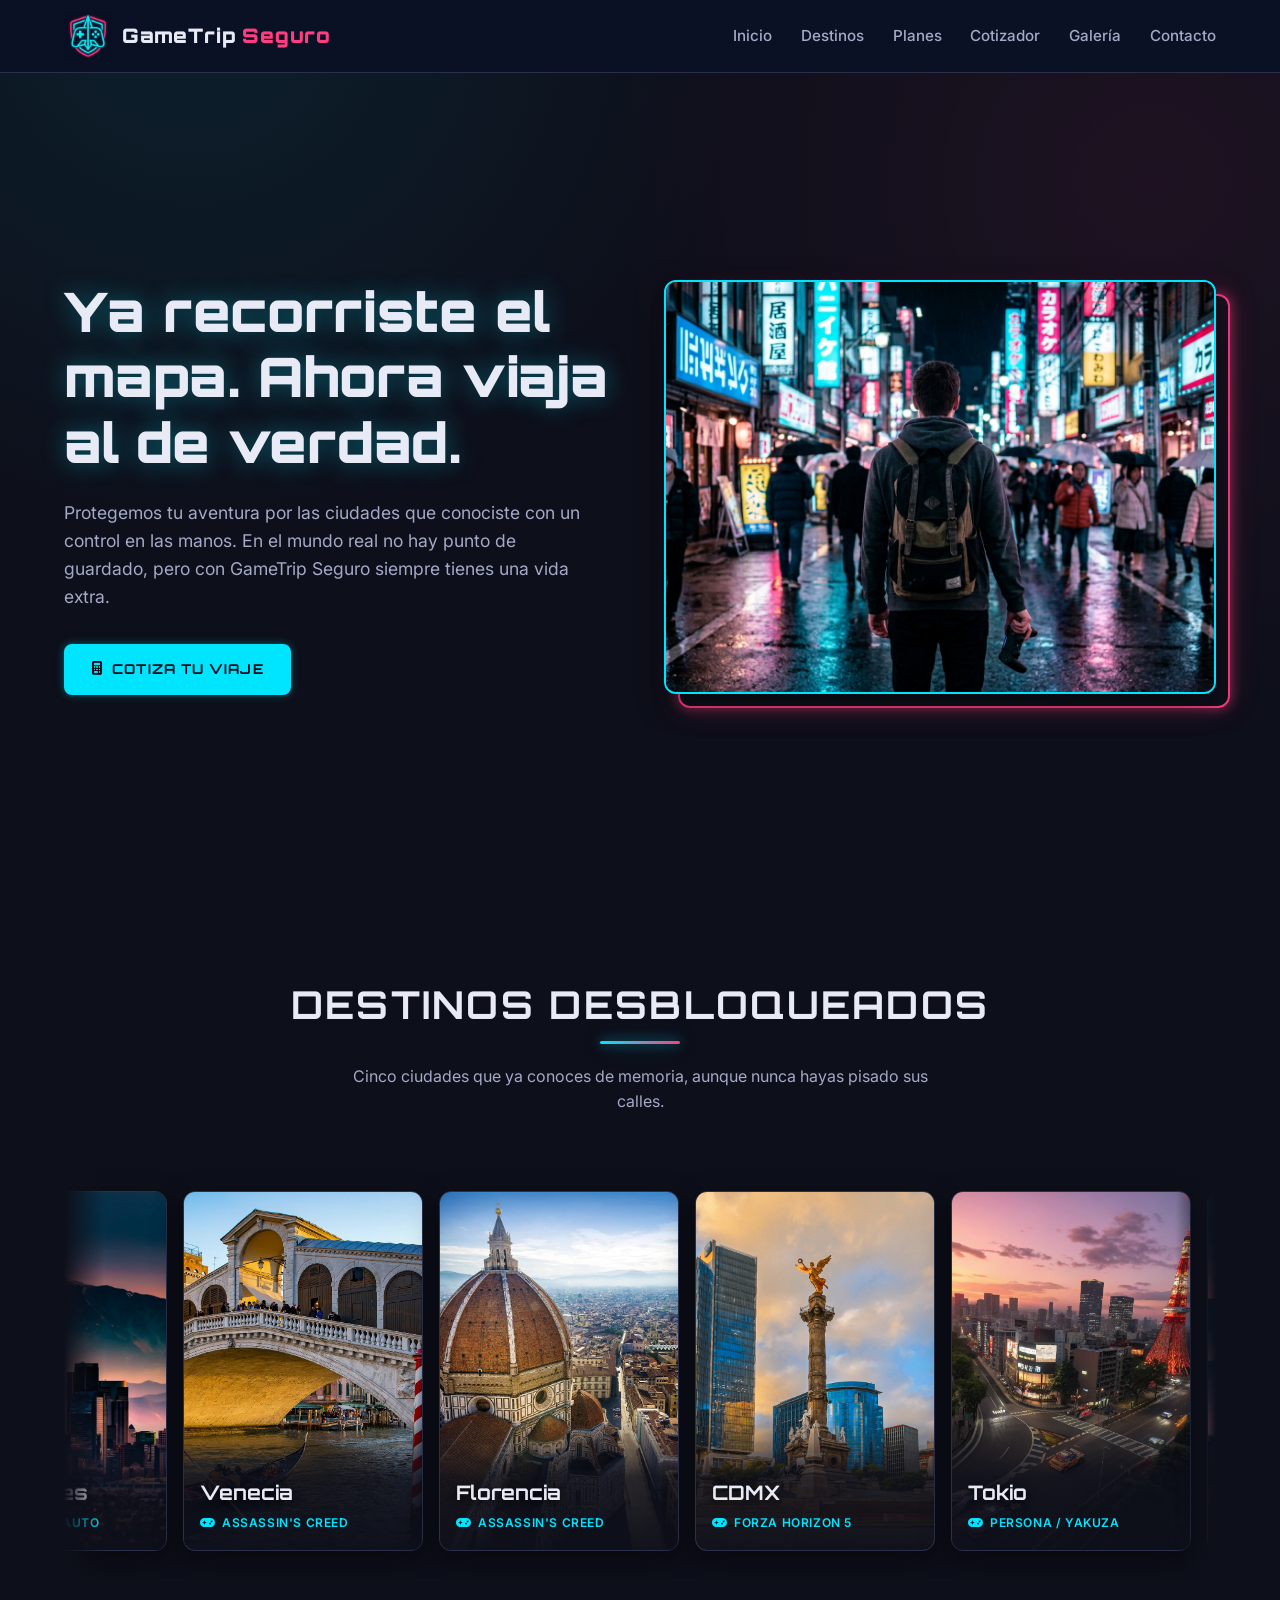
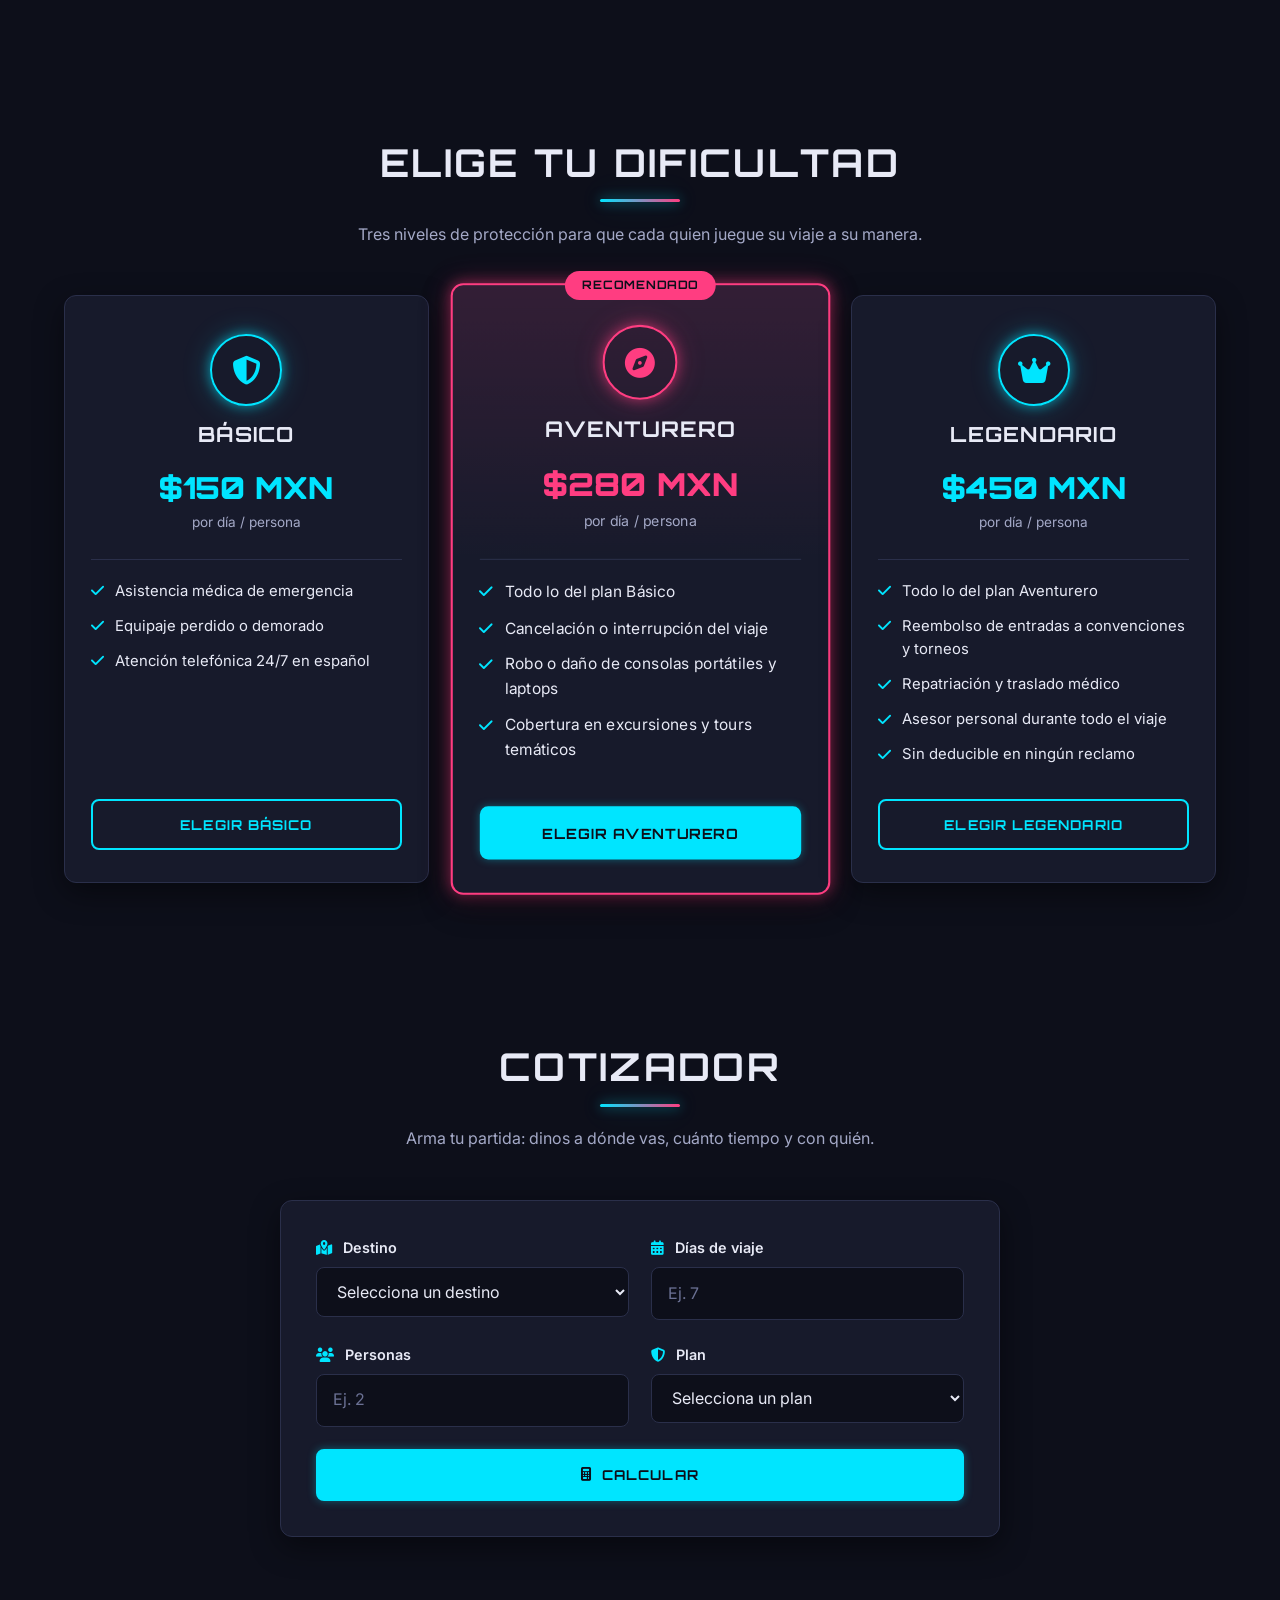
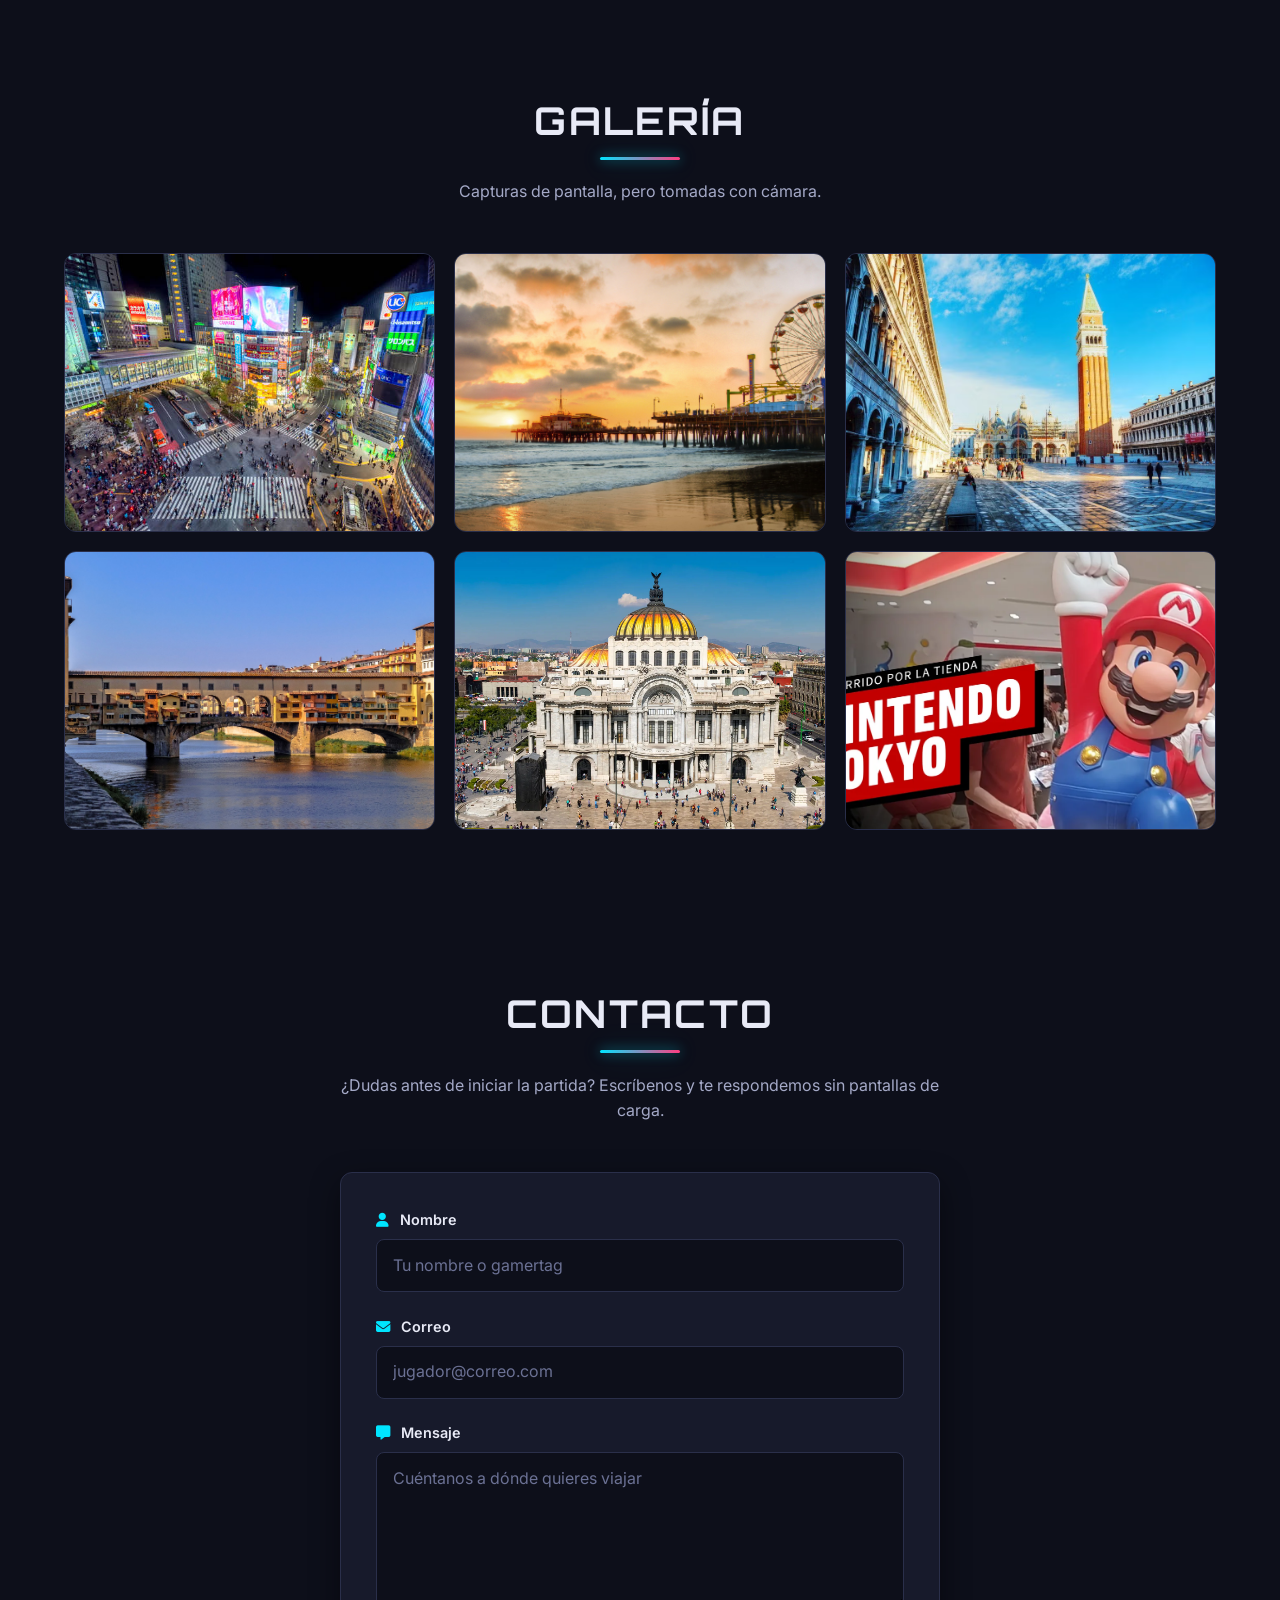
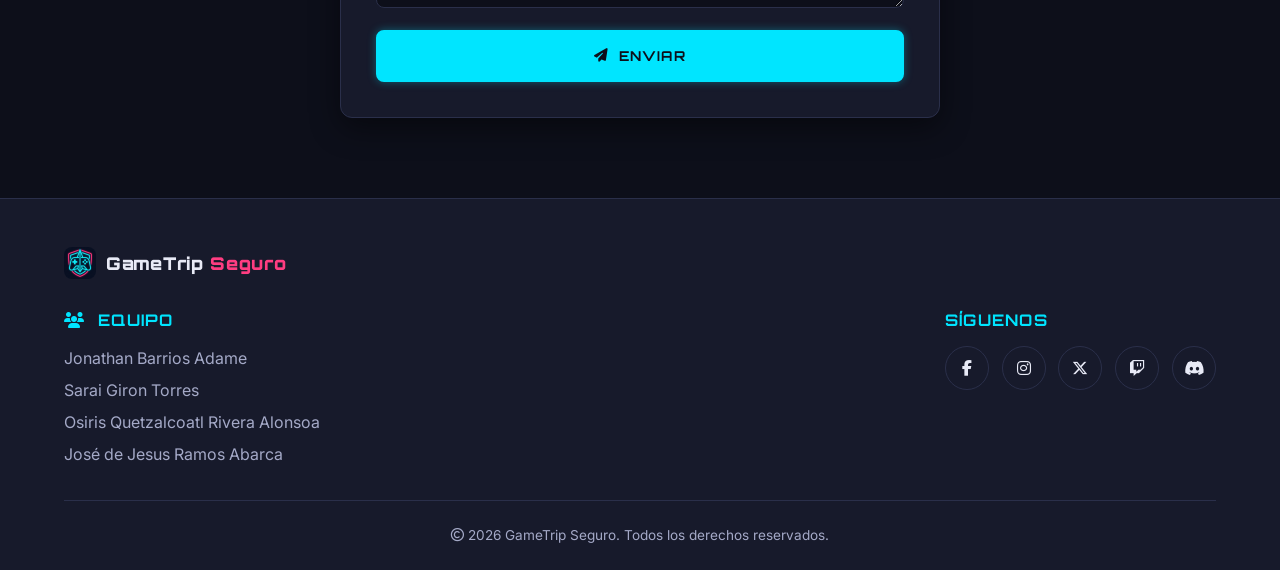
==== commit a3565323: "Actualiza los nombres del equipo en el footer" ====
--- a/act2/index.html
+++ b/act2/index.html
@@ -345,10 +345,10 @@
                     Equipo
                 </h2>
                 <ul class="footer-lista">
-                    <li>Jonathan Barrios</li>
-                    <li>Saria Giron</li>
-                    <li>Osiris Queztalcoa</li>
-                    <li>Jose de Jesus Ramos</li>
+                    <li>Jonathan Barrios Adame</li>
+                    <li>Sarai Giron Torres</li>
+                    <li>Osiris Quetzalcoatl Rivera Alonsoa</li>
+                    <li>José de Jesus Ramos Abarca</li>
                 </ul>
             </div>
 
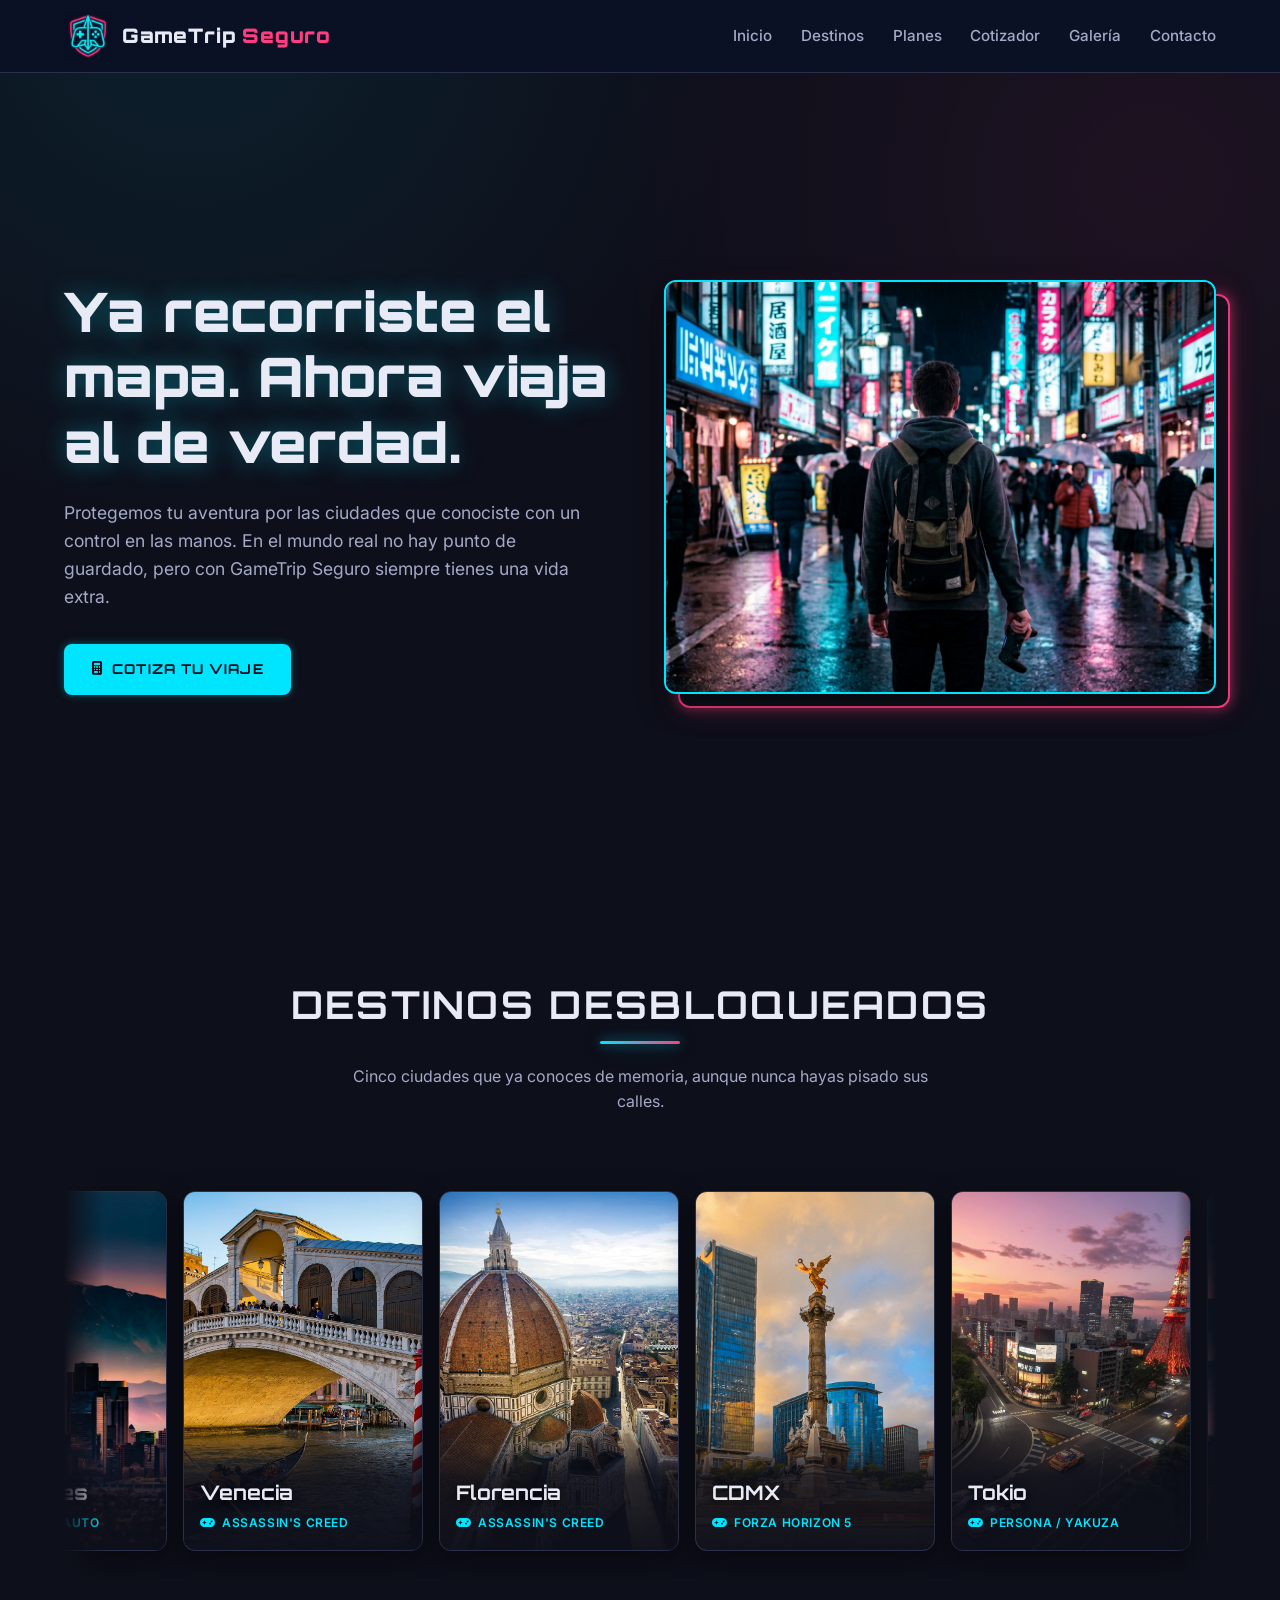
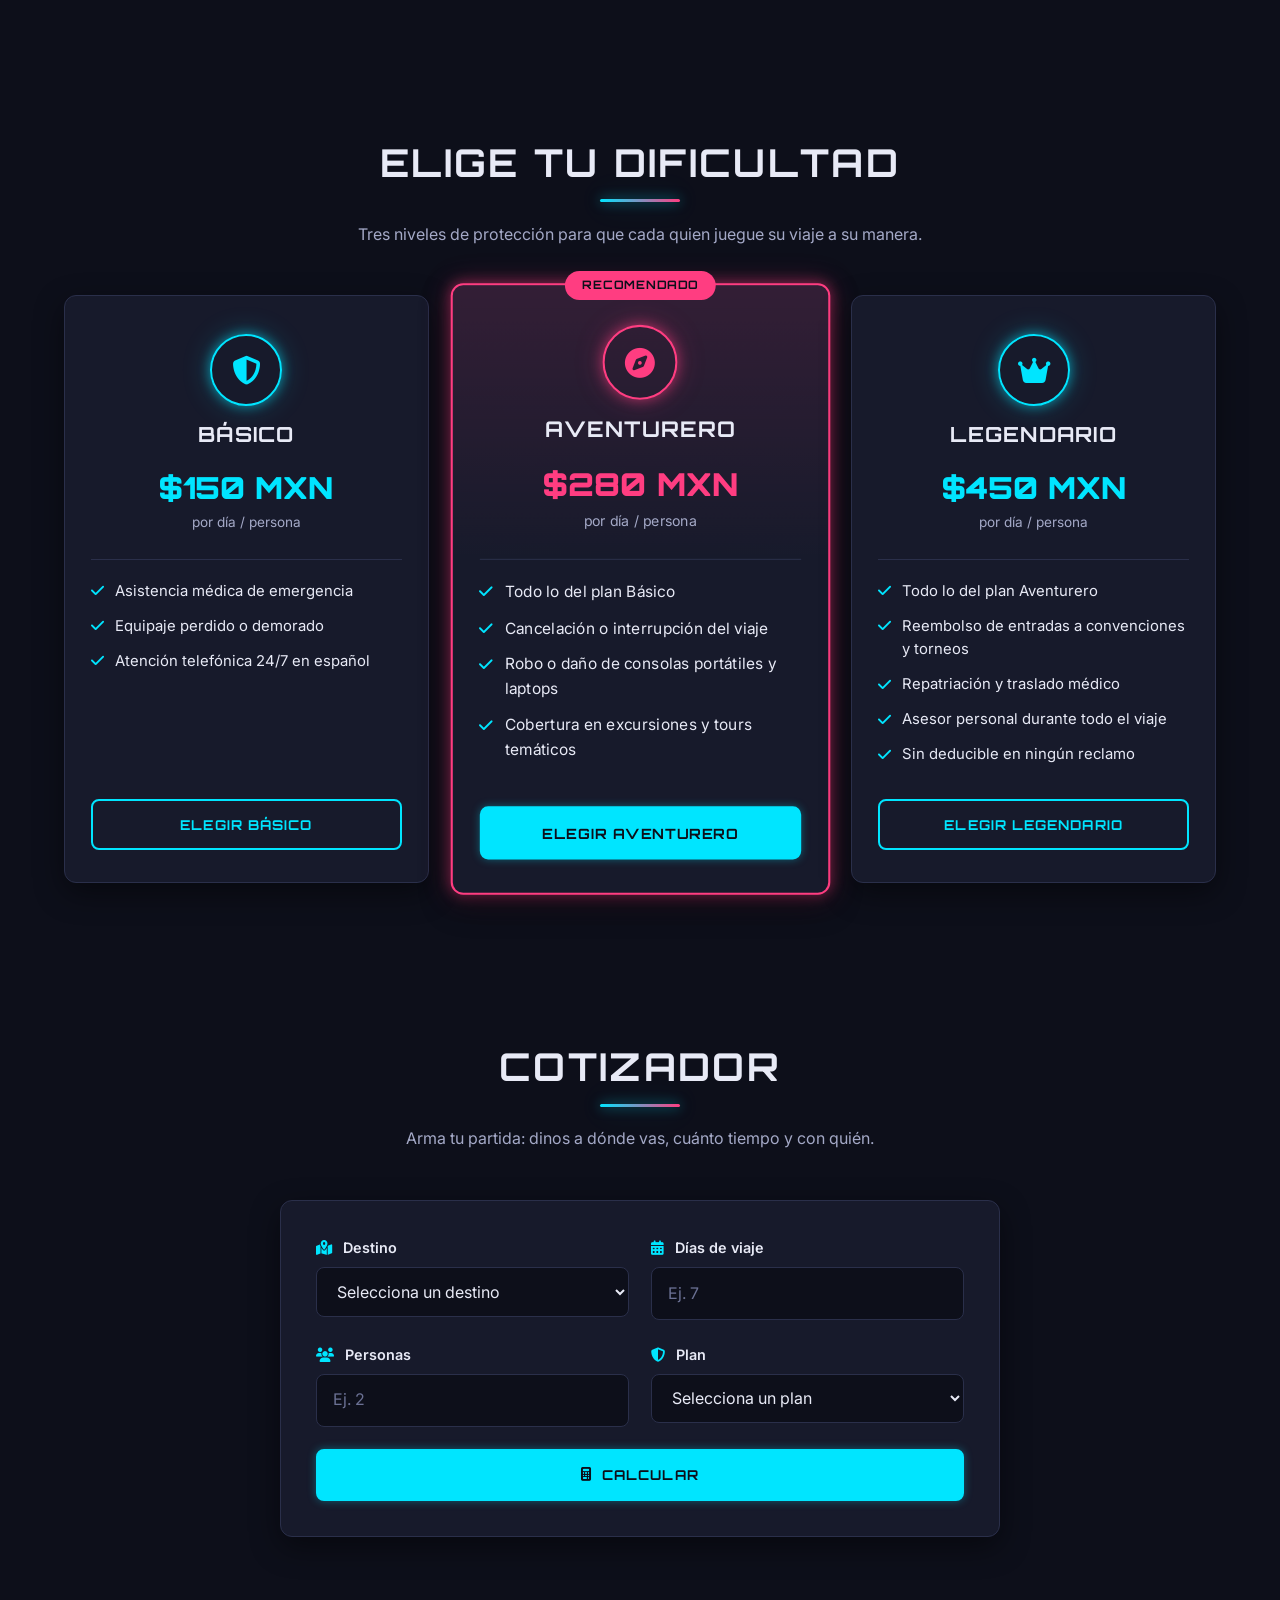
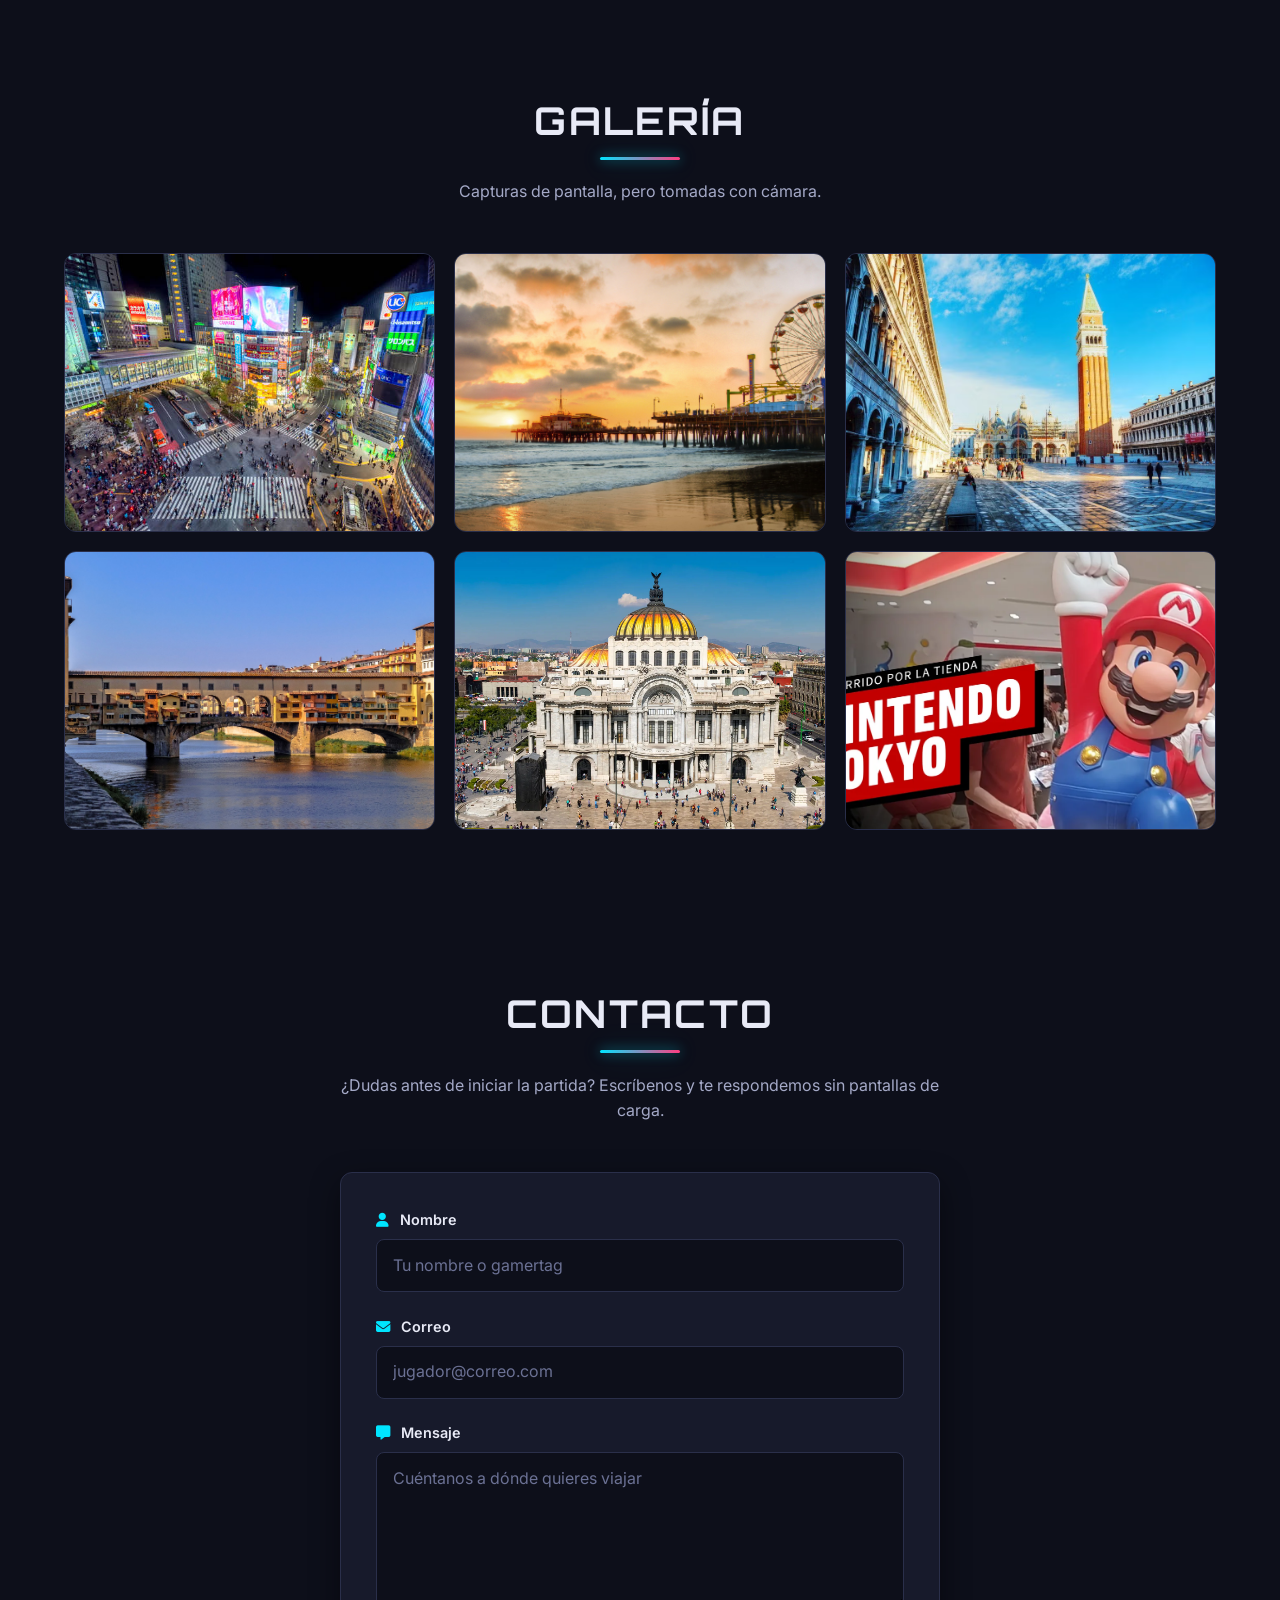
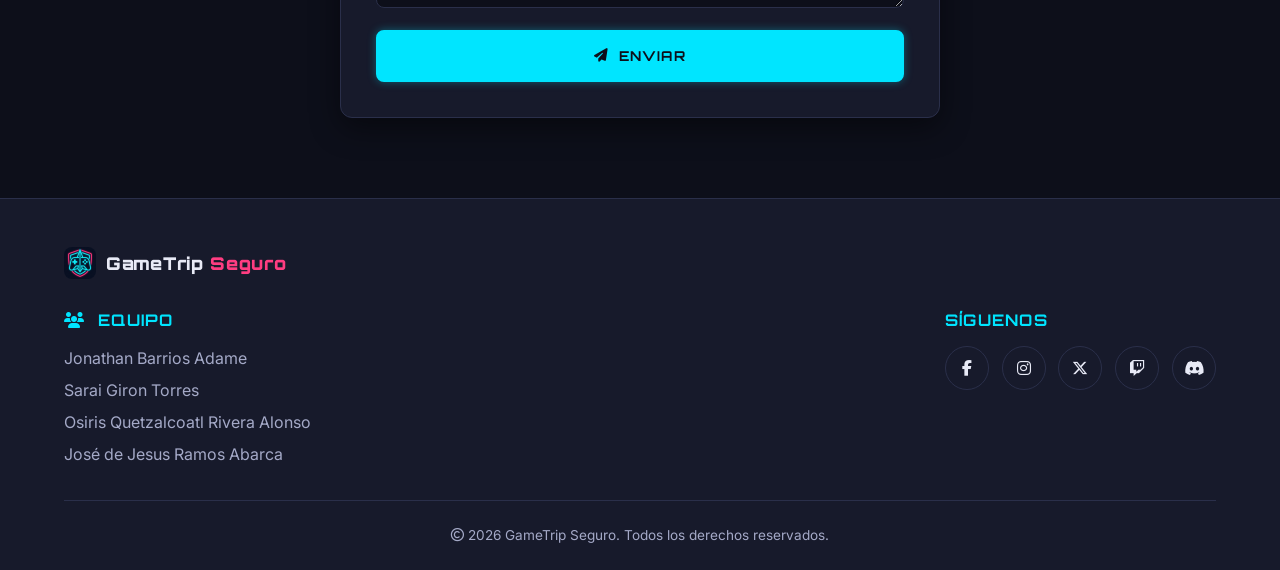
==== commit 554bdda6: "Corrige apellido en el footer" ====
--- a/act2/index.html
+++ b/act2/index.html
@@ -347,7 +347,7 @@
                 <ul class="footer-lista">
                     <li>Jonathan Barrios Adame</li>
                     <li>Sarai Giron Torres</li>
-                    <li>Osiris Quetzalcoatl Rivera Alonsoa</li>
+                    <li>Osiris Quetzalcoatl Rivera Alonso</li>
                     <li>José de Jesus Ramos Abarca</li>
                 </ul>
             </div>
